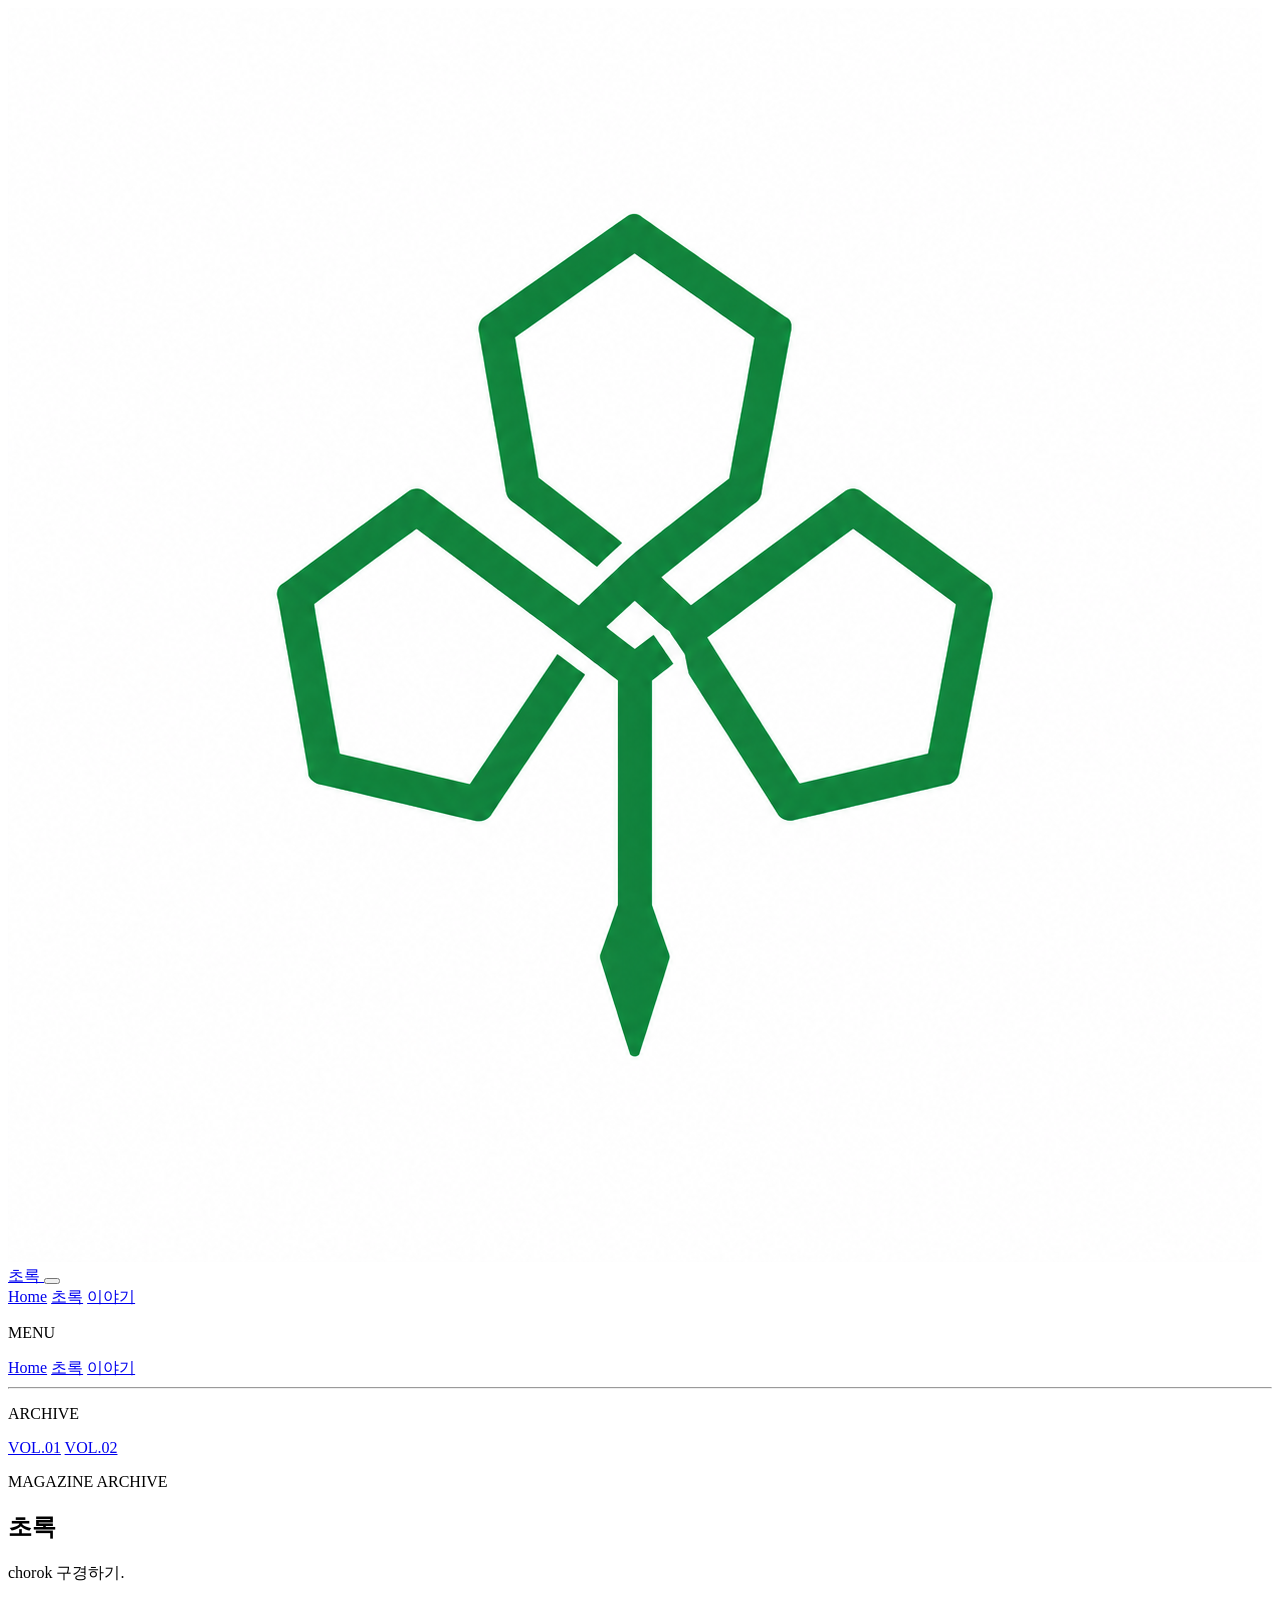
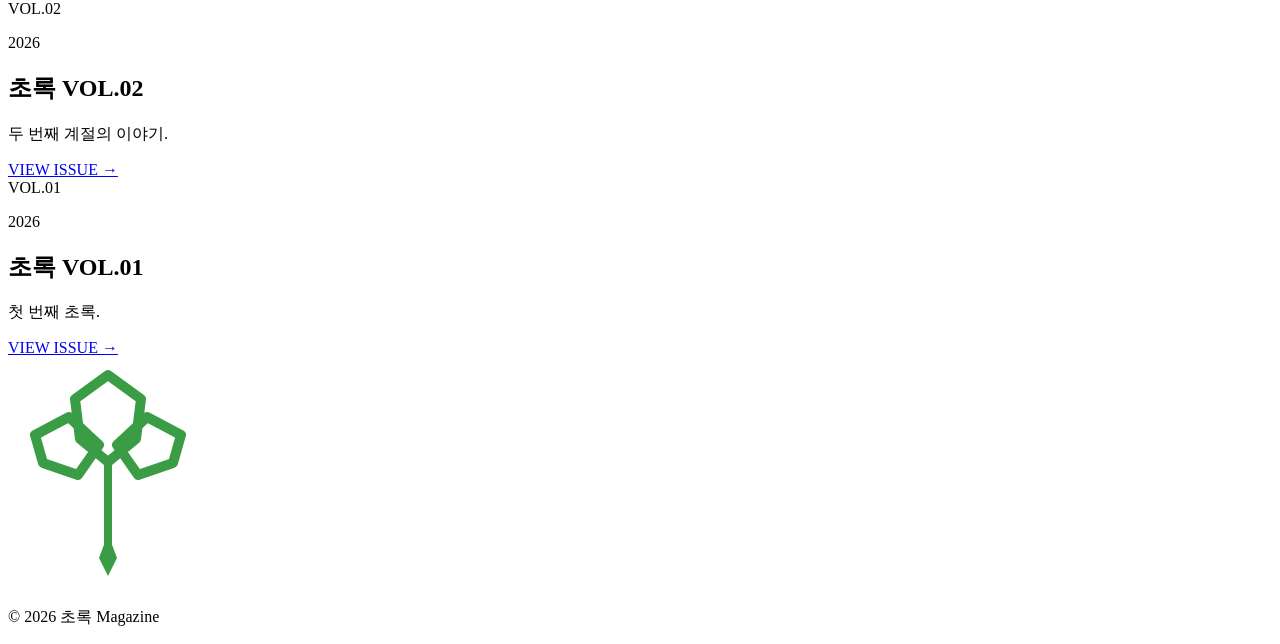
==== chorok.html @ 5c69d41e "Create chorok.html for 초록 magazine website 잡지 아카이브" ====
<!DOCTYPE html>
<html lang="ko">
<head>
  <meta charset="UTF-8">
  <meta name="viewport" content="width=device-width, initial-scale=1.0">

  <title><초록> — 초록</title>

  <link rel="stylesheet" href="css/style.css">
</head>

<body>

<header class="site-header">

  <a href="index.html" class="brand">
    <img src="choroklog.png" alt="초록 로고">
    <span>초록</span>
  </a>

  <button class="menu-button" id="menuButton">
    <span></span>
    <span></span>
    <span></span>
  </button>

</header>


<nav class="category-nav">
  <a href="index.html">Home</a>
  <a href="chorok.html" class="active">초록</a>
  <a href="stories.html">이야기</a>
</nav>


<aside class="side-menu" id="sideMenu">

  <div class="side-menu-inner">

    <p class="menu-label">MENU</p>

    <a href="index.html">Home</a>
    <a href="chorok.html">초록</a>
    <a href="stories.html">이야기</a>

    <hr>

    <p class="menu-label">ARCHIVE</p>

    <a href="issues/vol01.html">VOL.01</a>
    <a href="issues/vol02.html">VOL.02</a>

  </div>

</aside>

<div class="menu-overlay" id="menuOverlay"></div>


<main>

  <section class="category-header">

    <p class="section-label">
      MAGAZINE ARCHIVE
    </p>

    <h1>초록</h1>

    <p>
      chorok 구경하기.
    </p>

  </section>


  <section class="issue-list">

    <!-- VOL.02 -->

    <article class="issue-card">

      <div class="issue-cover">
        <span>VOL.02</span>
      </div>

      <div class="issue-info">

        <p class="issue-date">
          2026
        </p>

        <h2>
          초록 VOL.02
        </h2>

        <p>
          두 번째 계절의 이야기.
        </p>

        <a href="issues/vol02.html" class="text-link">
          VIEW ISSUE →
        </a>

      </div>

    </article>


    <!-- VOL.01 -->

    <article class="issue-card">

      <div class="issue-cover">

        <span>VOL.01</span>

      </div>

      <div class="issue-info">

        <p class="issue-date">
          2026
        </p>

        <h2>
          초록 VOL.01
        </h2>

        <p>
          첫 번째 초록.
        </p>

        <a href="issues/vol01.html" class="text-link">
          VIEW ISSUE →
        </a>

      </div>

    </article>

  </section>

</main>


<footer class="site-footer">

  <img src="logo.svg" alt="초록">

  <p>© 2026 초록 Magazine</p>

</footer>


<script src="js/script.js"></script>

</body>
</html>
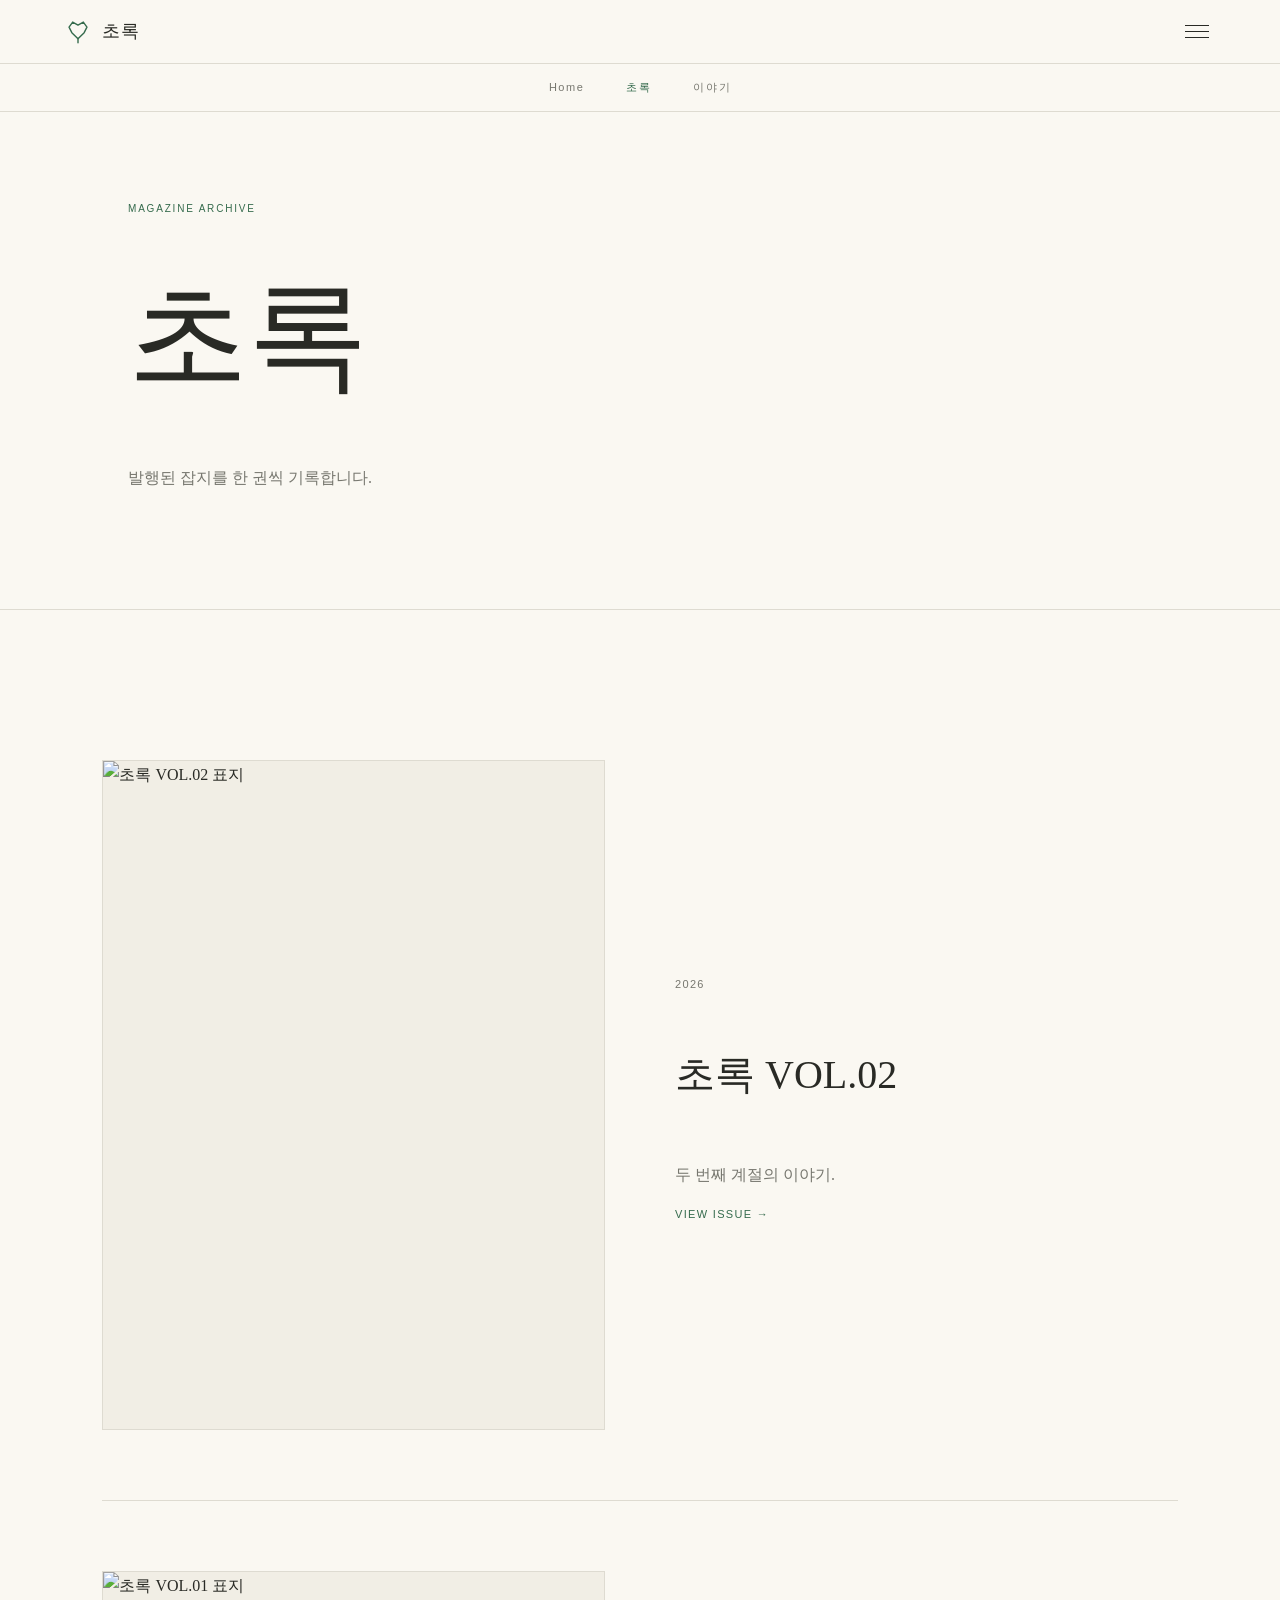
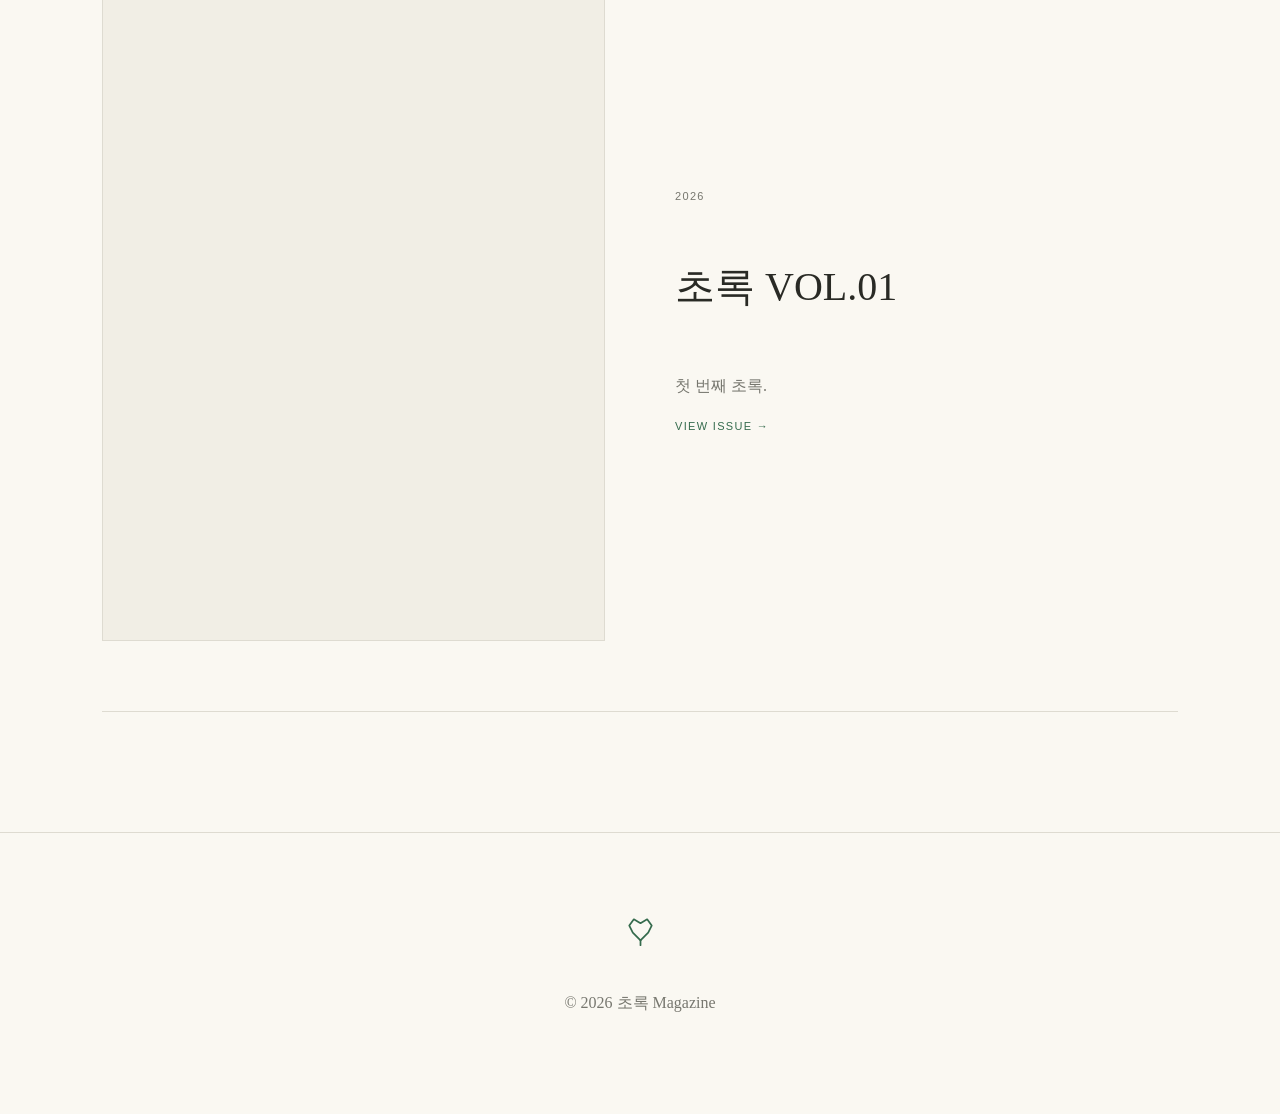
==== commit ab179730: "Add files via upload" ====
--- a/chorok.html
+++ b/chorok.html
@@ -1,160 +1,13 @@
 <!DOCTYPE html>
-<html lang="ko">
-<head>
-  <meta charset="UTF-8">
-  <meta name="viewport" content="width=device-width, initial-scale=1.0">
-
-  <title><초록> — 초록</title>
-
-  <link rel="stylesheet" href="css/style.css">
-</head>
-
-<body>
-
-<header class="site-header">
-
-  <a href="index.html" class="brand">
-    <img src="choroklog.png" alt="초록 로고">
-    <span>초록</span>
-  </a>
-
-  <button class="menu-button" id="menuButton">
-    <span></span>
-    <span></span>
-    <span></span>
-  </button>
-
-</header>
-
-
-<nav class="category-nav">
-  <a href="index.html">Home</a>
-  <a href="chorok.html" class="active">초록</a>
-  <a href="stories.html">이야기</a>
-</nav>
-
-
-<aside class="side-menu" id="sideMenu">
-
-  <div class="side-menu-inner">
-
-    <p class="menu-label">MENU</p>
-
-    <a href="index.html">Home</a>
-    <a href="chorok.html">초록</a>
-    <a href="stories.html">이야기</a>
-
-    <hr>
-
-    <p class="menu-label">ARCHIVE</p>
-
-    <a href="issues/vol01.html">VOL.01</a>
-    <a href="issues/vol02.html">VOL.02</a>
-
-  </div>
-
-</aside>
-
-<div class="menu-overlay" id="menuOverlay"></div>
-
-
-<main>
-
-  <section class="category-header">
-
-    <p class="section-label">
-      MAGAZINE ARCHIVE
-    </p>
-
-    <h1>초록</h1>
-
-    <p>
-      chorok 구경하기.
-    </p>
-
-  </section>
-
-
-  <section class="issue-list">
-
-    <!-- VOL.02 -->
-
-    <article class="issue-card">
-
-      <div class="issue-cover">
-        <span>VOL.02</span>
-      </div>
-
-      <div class="issue-info">
-
-        <p class="issue-date">
-          2026
-        </p>
-
-        <h2>
-          초록 VOL.02
-        </h2>
-
-        <p>
-          두 번째 계절의 이야기.
-        </p>
-
-        <a href="issues/vol02.html" class="text-link">
-          VIEW ISSUE →
-        </a>
-
-      </div>
-
-    </article>
-
-
-    <!-- VOL.01 -->
-
-    <article class="issue-card">
-
-      <div class="issue-cover">
-
-        <span>VOL.01</span>
-
-      </div>
-
-      <div class="issue-info">
-
-        <p class="issue-date">
-          2026
-        </p>
-
-        <h2>
-          초록 VOL.01
-        </h2>
-
-        <p>
-          첫 번째 초록.
-        </p>
-
-        <a href="issues/vol01.html" class="text-link">
-          VIEW ISSUE →
-        </a>
-
-      </div>
-
-    </article>
-
-  </section>
-
-</main>
-
-
-<footer class="site-footer">
-
-  <img src="logo.svg" alt="초록">
-
-  <p>© 2026 초록 Magazine</p>
-
-</footer>
-
-
-<script src="js/script.js"></script>
-
-</body>
-</html>
+<html lang="ko"><head><meta charset="UTF-8"><meta name="viewport" content="width=device-width, initial-scale=1.0">
+<title>&lt;초록&gt; — 초록</title><link rel="stylesheet" href="style.css"></head><body>
+<header class="site-header"><a href="index.html" class="brand"><img src="logo.svg" alt="초록 로고"><span>초록</span></a>
+<button class="menu-button" id="menuButton" aria-label="메뉴 열기"><span></span><span></span><span></span></button></header>
+<nav class="category-nav"><a href="index.html">Home</a><a href="chorok.html" class="active">초록</a><a href="stories.html">이야기</a></nav>
+<aside class="side-menu" id="sideMenu"><div class="side-menu-inner"><p class="menu-label">MENU</p><a href="index.html">Home</a><a href="chorok.html">초록</a><a href="stories.html">이야기</a><hr><p class="menu-label">ARCHIVE</p><a href="issues/vol01.html">VOL.01</a><a href="issues/vol02.html">VOL.02</a></div></aside><div class="menu-overlay" id="menuOverlay"></div>
+<main><section class="category-header"><p class="section-label">MAGAZINE ARCHIVE</p><h1>초록</h1><p>발행된 잡지를 한 권씩 기록합니다.</p></section>
+<section class="issue-list">
+<article class="issue-card"><a class="issue-cover" href="issues/vol02.html"><img src="assets/images/vol02-cover.svg" alt="초록 VOL.02 표지"></a><div class="issue-info"><p class="issue-date">2026</p><h2>초록 VOL.02</h2><p>두 번째 계절의 이야기.</p><a href="issues/vol02.html" class="text-link">VIEW ISSUE →</a></div></article>
+<article class="issue-card"><a class="issue-cover" href="issues/vol01.html"><img src="assets/images/vol01-cover.svg" alt="초록 VOL.01 표지"></a><div class="issue-info"><p class="issue-date">2026</p><h2>초록 VOL.01</h2><p>첫 번째 초록.</p><a href="issues/vol01.html" class="text-link">VIEW ISSUE →</a></div></article>
+</section></main>
+<footer class="site-footer"><img src="logo.svg" alt="초록"><p>© 2026 초록 Magazine</p></footer><script src="script.js"></script></body></html>
--- a/style.css
+++ b/style.css
@@ -0,0 +1,20 @@
+:root{--paper:#faf8f2;--paper-deep:#f1eee5;--ink:#292a25;--muted:#77776f;--line:#dedbd1;--green:#356b4d}
+*{box-sizing:border-box}html{scroll-behavior:smooth}body{margin:0;background:var(--paper);color:var(--ink);font-family:Georgia,"Noto Serif KR",serif;line-height:1.8}a{color:inherit;text-decoration:none}
+.site-header{position:fixed;top:0;left:0;width:100%;height:64px;padding:0 5vw;display:flex;align-items:center;justify-content:space-between;background:rgba(250,248,242,.95);border-bottom:1px solid var(--line);z-index:100}
+.brand{display:flex;align-items:center;gap:10px;font-size:18px;letter-spacing:.08em}.brand img{width:28px;height:28px;object-fit:contain}
+.menu-button{width:38px;height:38px;border:0;background:transparent;cursor:pointer;padding:7px}.menu-button span{display:block;width:100%;height:1px;background:var(--ink);margin:5px 0}
+.category-nav{position:fixed;top:64px;left:0;width:100%;height:48px;display:flex;justify-content:center;align-items:center;gap:42px;background:var(--paper);border-bottom:1px solid var(--line);z-index:90}.category-nav a{font-family:Arial,sans-serif;font-size:11px;letter-spacing:.14em;color:var(--muted)}.category-nav a.active{color:var(--green)}
+.side-menu{position:fixed;top:0;right:0;width:min(360px,85vw);height:100vh;background:var(--paper);transform:translateX(100%);transition:transform .35s ease;z-index:200;border-left:1px solid var(--line)}.side-menu.open{transform:translateX(0)}.side-menu-inner{padding:110px 40px;display:flex;flex-direction:column}.side-menu a{font-size:22px;margin:8px 0}.menu-label{font-family:Arial,sans-serif;font-size:10px;letter-spacing:.18em;color:var(--muted)}.side-menu hr{width:100%;border:0;border-top:1px solid var(--line);margin:30px 0}
+.menu-overlay{position:fixed;inset:0;background:rgba(0,0,0,.25);opacity:0;pointer-events:none;transition:opacity .3s;z-index:150}.menu-overlay.open{opacity:1;pointer-events:auto}
+.home-cover{min-height:100vh;padding:130px 7vw 40px;display:flex;flex-direction:column;justify-content:space-between}.cover-meta{font-family:Arial,sans-serif;font-size:10px;letter-spacing:.15em}.cover-center{text-align:center}.cover-logo{width:100px;height:100px;object-fit:contain}.cover-subtitle{color:var(--muted);margin-top:25px}.cover-bottom{display:flex;justify-content:space-between;font-family:Arial,sans-serif;font-size:9px;letter-spacing:.12em}
+.section-label{font-family:Arial,sans-serif;font-size:10px;letter-spacing:.18em;color:var(--green)}.text-link{font-family:Arial,sans-serif;font-size:11px;letter-spacing:.12em;color:var(--green)}
+.home-intro{padding:150px 12vw;border-top:1px solid var(--line)}.home-intro h1{font-size:clamp(40px,7vw,80px);font-weight:400;margin:20px 0}.intro-text{color:var(--muted);font-size:18px}
+.home-stories{padding:100px 8vw;border-top:1px solid var(--line)}.section-heading{display:flex;justify-content:space-between;align-items:end;margin-bottom:60px}.section-heading h2{font-size:42px;font-weight:400}.story-preview-grid{display:grid;grid-template-columns:repeat(2,1fr);gap:30px}.story-preview{padding:35px;border-top:1px solid var(--ink)}.story-number{font-family:Arial,sans-serif;font-size:11px;color:var(--green)}.story-preview h3{font-size:27px;font-weight:400}.story-preview p{color:var(--muted)}
+.category-header{padding:190px 10vw 100px;border-bottom:1px solid var(--line)}.category-header h1{font-size:clamp(55px,10vw,120px);font-weight:400;margin:10px 0 20px}.category-header p:not(.section-label){color:var(--muted)}
+.issue-list{padding:80px 8vw 120px}.issue-card{display:grid;grid-template-columns:minmax(260px,1fr) 1fr;gap:70px;padding:70px 0;border-bottom:1px solid var(--line)}.issue-cover{display:block;aspect-ratio:3/4;background:var(--paper-deep);border:1px solid var(--line);overflow:hidden}.issue-cover img{width:100%;height:100%;display:block;object-fit:cover;transition:transform .5s ease}.issue-cover:hover img{transform:scale(1.025)}.issue-info{display:flex;flex-direction:column;justify-content:center}.issue-info h2{font-size:40px;font-weight:400}.issue-info p{color:var(--muted)}.issue-date{font-family:Arial,sans-serif;font-size:11px;letter-spacing:.12em}
+.issue-cover-page{min-height:100vh;padding:150px 10vw 80px;display:flex;flex-direction:column;justify-content:center;align-items:center;border-bottom:1px solid var(--line)}.issue-cover-large{width:min(460px,78vw);aspect-ratio:3/4;object-fit:cover;margin:25px 0;border:1px solid var(--line);box-shadow:0 18px 45px rgba(38,39,34,.08)}.issue-cover-title{font-size:42px;letter-spacing:.1em;margin:5px 0}
+.stories-list{padding:50px 8vw 120px}.story-card{display:grid;grid-template-columns:100px 1fr;gap:50px;padding:70px 0;border-bottom:1px solid var(--line)}.story-card-number{font-family:Arial,sans-serif;font-size:12px;color:var(--green)}.story-category{font-family:Arial,sans-serif;font-size:10px;letter-spacing:.15em;color:var(--muted)}.story-card h2{font-size:clamp(30px,5vw,55px);font-weight:400;margin:10px 0}.story-card-content>p{color:var(--muted)}
+.article-page{max-width:720px;margin:auto;padding:150px 30px}.article-page h2{font-size:45px;font-weight:400;margin-bottom:60px}.article-page p{margin:30px 0}.issue-contents{padding:120px 10vw;border-top:1px solid var(--line);border-bottom:1px solid var(--line)}.issue-contents h2{font-size:50px;font-weight:400}.issue-contents a{display:flex;gap:30px;padding:25px 0;border-top:1px solid var(--line)}.issue-contents a span{color:var(--green)}
+.story-article{padding-top:150px}.story-article-header{padding:100px 10vw;border-bottom:1px solid var(--line)}.story-article-header h1{max-width:900px;font-size:clamp(45px,8vw,100px);line-height:1.1;font-weight:400}.story-date{color:var(--muted);font-family:Arial,sans-serif;font-size:11px}.story-body{max-width:680px;margin:auto;padding:120px 30px}.story-body p{font-size:18px;margin:45px 0}
+.site-footer{padding:80px 8vw;border-top:1px solid var(--line);text-align:center;color:var(--muted)}.site-footer img{width:35px;height:35px;object-fit:contain;margin-bottom:15px}
+@media(max-width:700px){.category-nav{gap:22px}.category-nav a{font-size:10px}.home-cover{padding-left:25px;padding-right:25px}.cover-logo{width:75px;height:75px}.story-preview-grid{grid-template-columns:1fr}.issue-card{grid-template-columns:1fr;gap:35px}.issue-cover{max-width:360px}.story-card{grid-template-columns:45px 1fr;gap:15px}.story-card h2{font-size:32px}.category-header{padding-left:25px;padding-right:25px}.issue-list,.stories-list{padding-left:25px;padding-right:25px}.article-page{padding-left:25px;padding-right:25px}}
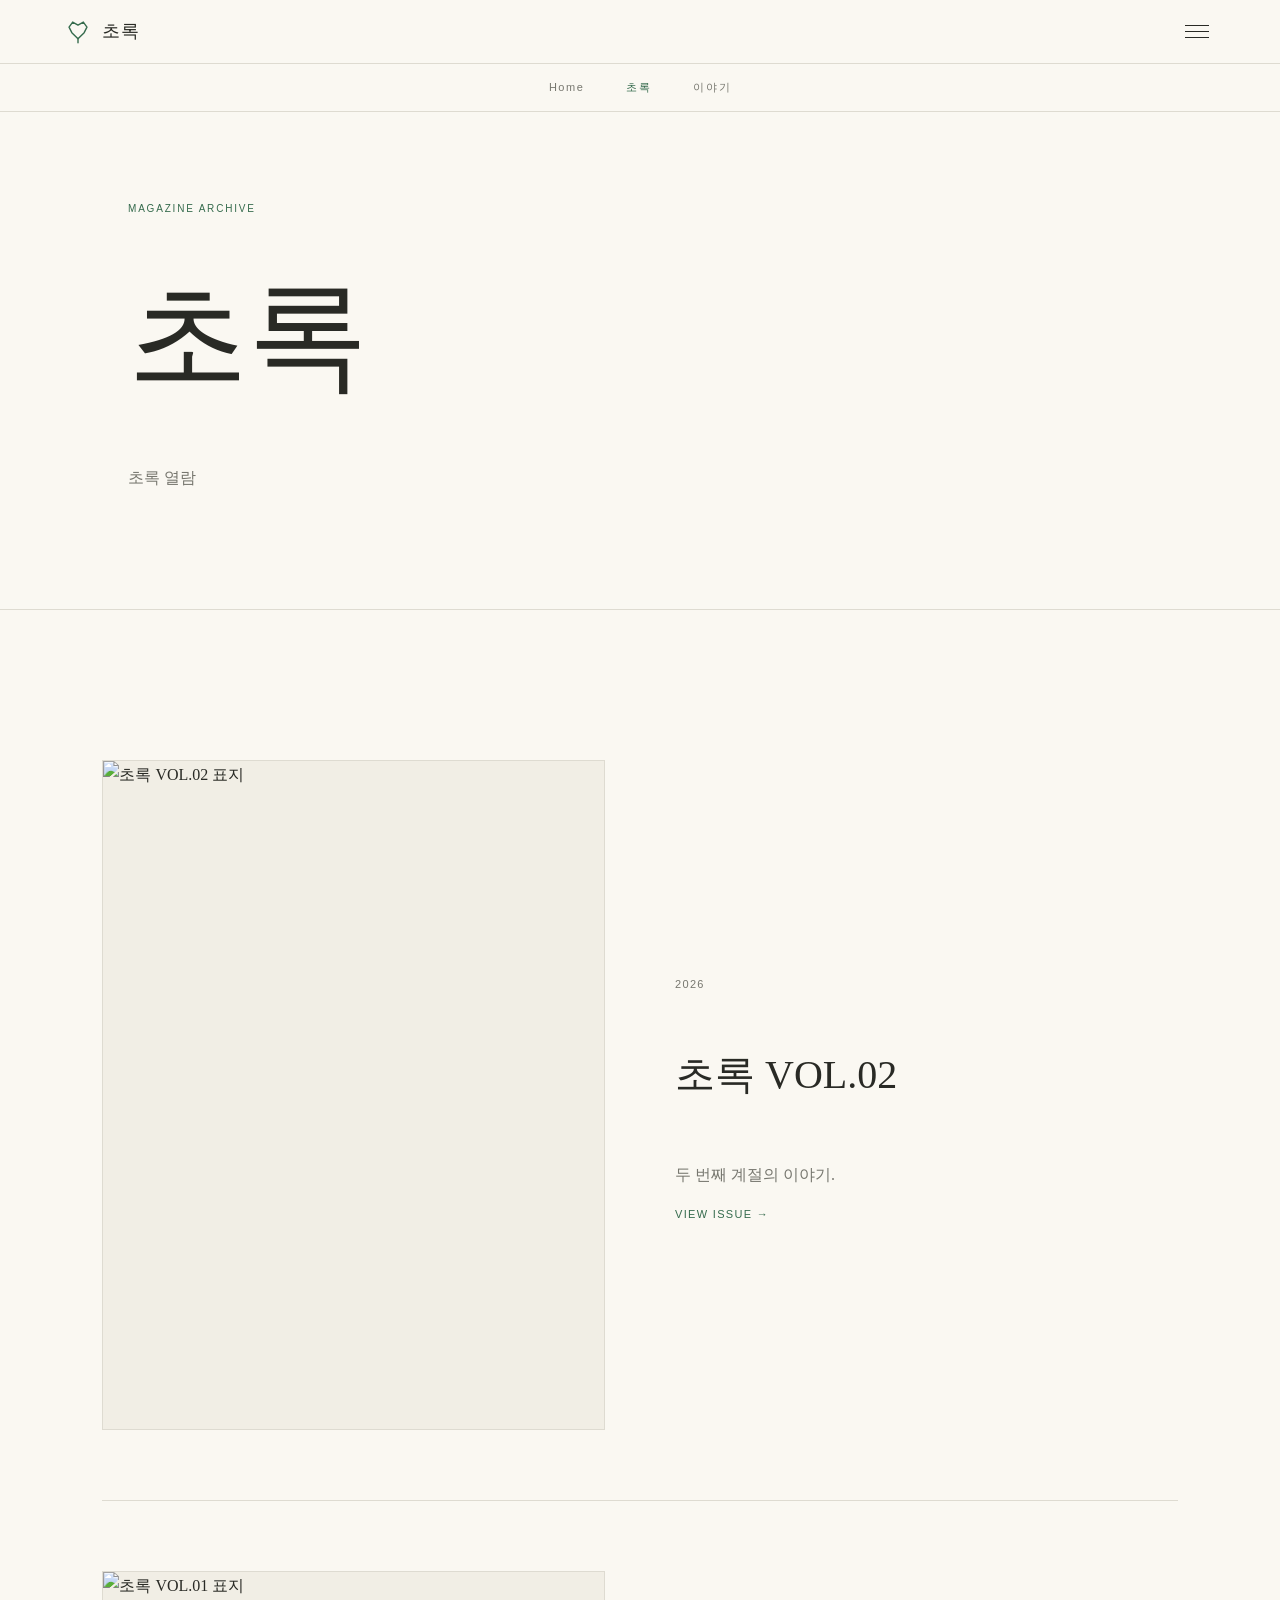
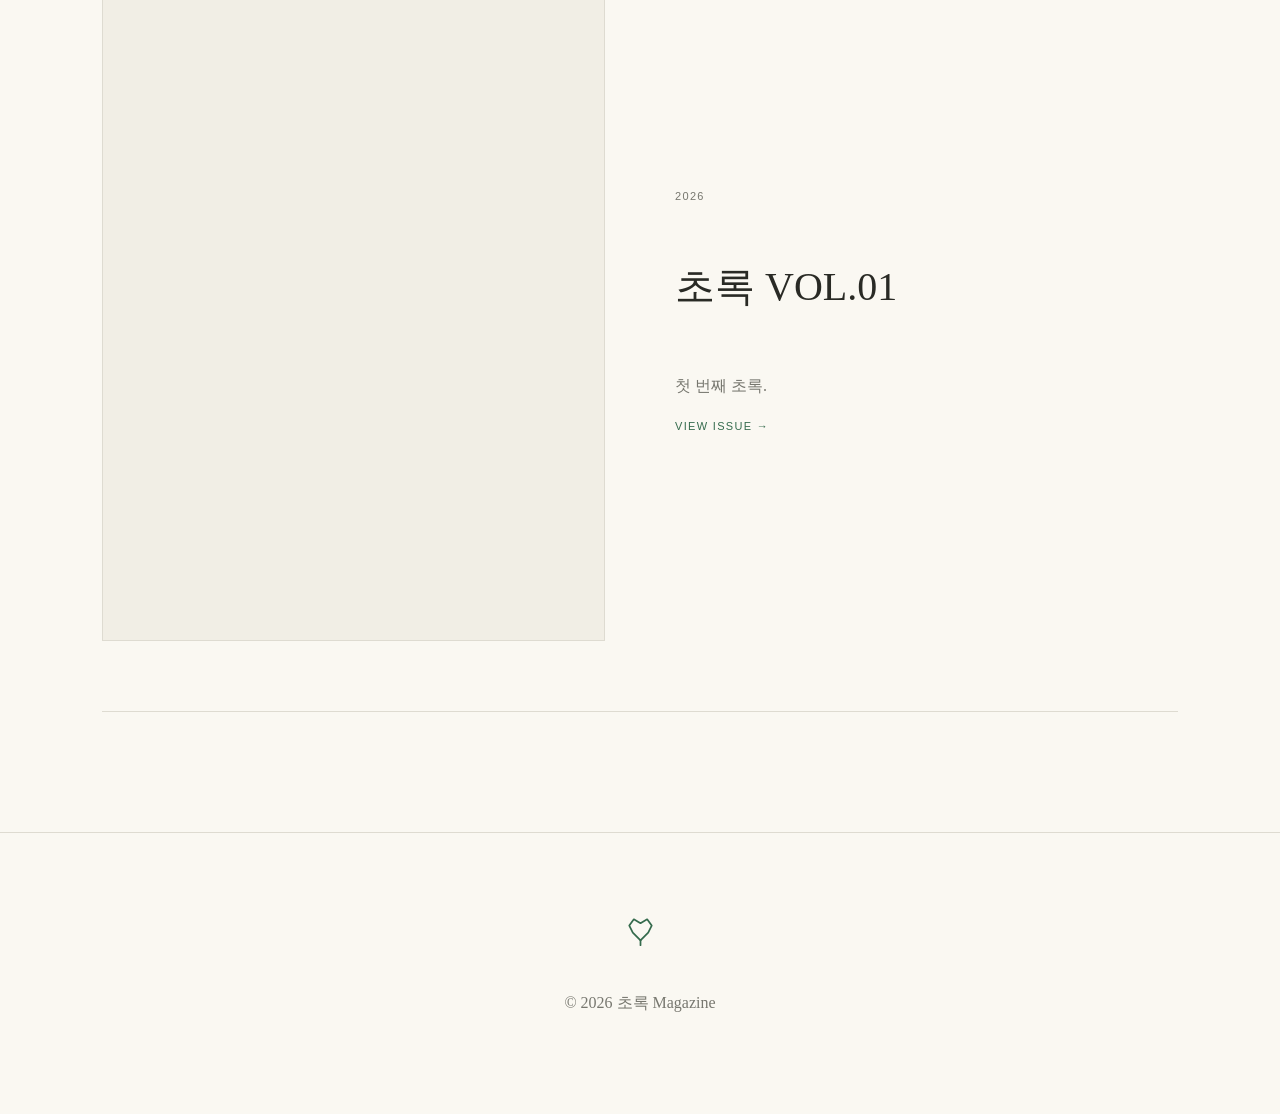
==== commit e1b16b5a: "Update chorok.html" ====
--- a/chorok.html
+++ b/chorok.html
@@ -5,9 +5,9 @@
 <button class="menu-button" id="menuButton" aria-label="메뉴 열기"><span></span><span></span><span></span></button></header>
 <nav class="category-nav"><a href="index.html">Home</a><a href="chorok.html" class="active">초록</a><a href="stories.html">이야기</a></nav>
 <aside class="side-menu" id="sideMenu"><div class="side-menu-inner"><p class="menu-label">MENU</p><a href="index.html">Home</a><a href="chorok.html">초록</a><a href="stories.html">이야기</a><hr><p class="menu-label">ARCHIVE</p><a href="issues/vol01.html">VOL.01</a><a href="issues/vol02.html">VOL.02</a></div></aside><div class="menu-overlay" id="menuOverlay"></div>
-<main><section class="category-header"><p class="section-label">MAGAZINE ARCHIVE</p><h1>초록</h1><p>발행된 잡지를 한 권씩 기록합니다.</p></section>
+<main><section class="category-header"><p class="section-label">MAGAZINE ARCHIVE</p><h1>초록</h1><p>초록 열람</p></section>
 <section class="issue-list">
 <article class="issue-card"><a class="issue-cover" href="issues/vol02.html"><img src="assets/images/vol02-cover.svg" alt="초록 VOL.02 표지"></a><div class="issue-info"><p class="issue-date">2026</p><h2>초록 VOL.02</h2><p>두 번째 계절의 이야기.</p><a href="issues/vol02.html" class="text-link">VIEW ISSUE →</a></div></article>
 <article class="issue-card"><a class="issue-cover" href="issues/vol01.html"><img src="assets/images/vol01-cover.svg" alt="초록 VOL.01 표지"></a><div class="issue-info"><p class="issue-date">2026</p><h2>초록 VOL.01</h2><p>첫 번째 초록.</p><a href="issues/vol01.html" class="text-link">VIEW ISSUE →</a></div></article>
 </section></main>
-<footer class="site-footer"><img src="logo.svg" alt="초록"><p>© 2026 초록 Magazine</p></footer><script src="script.js"></script></body></html>+<footer class="site-footer"><img src="logo.svg" alt="초록"><p>© 2026 초록 Magazine</p></footer><script src="script.js"></script></body></html>
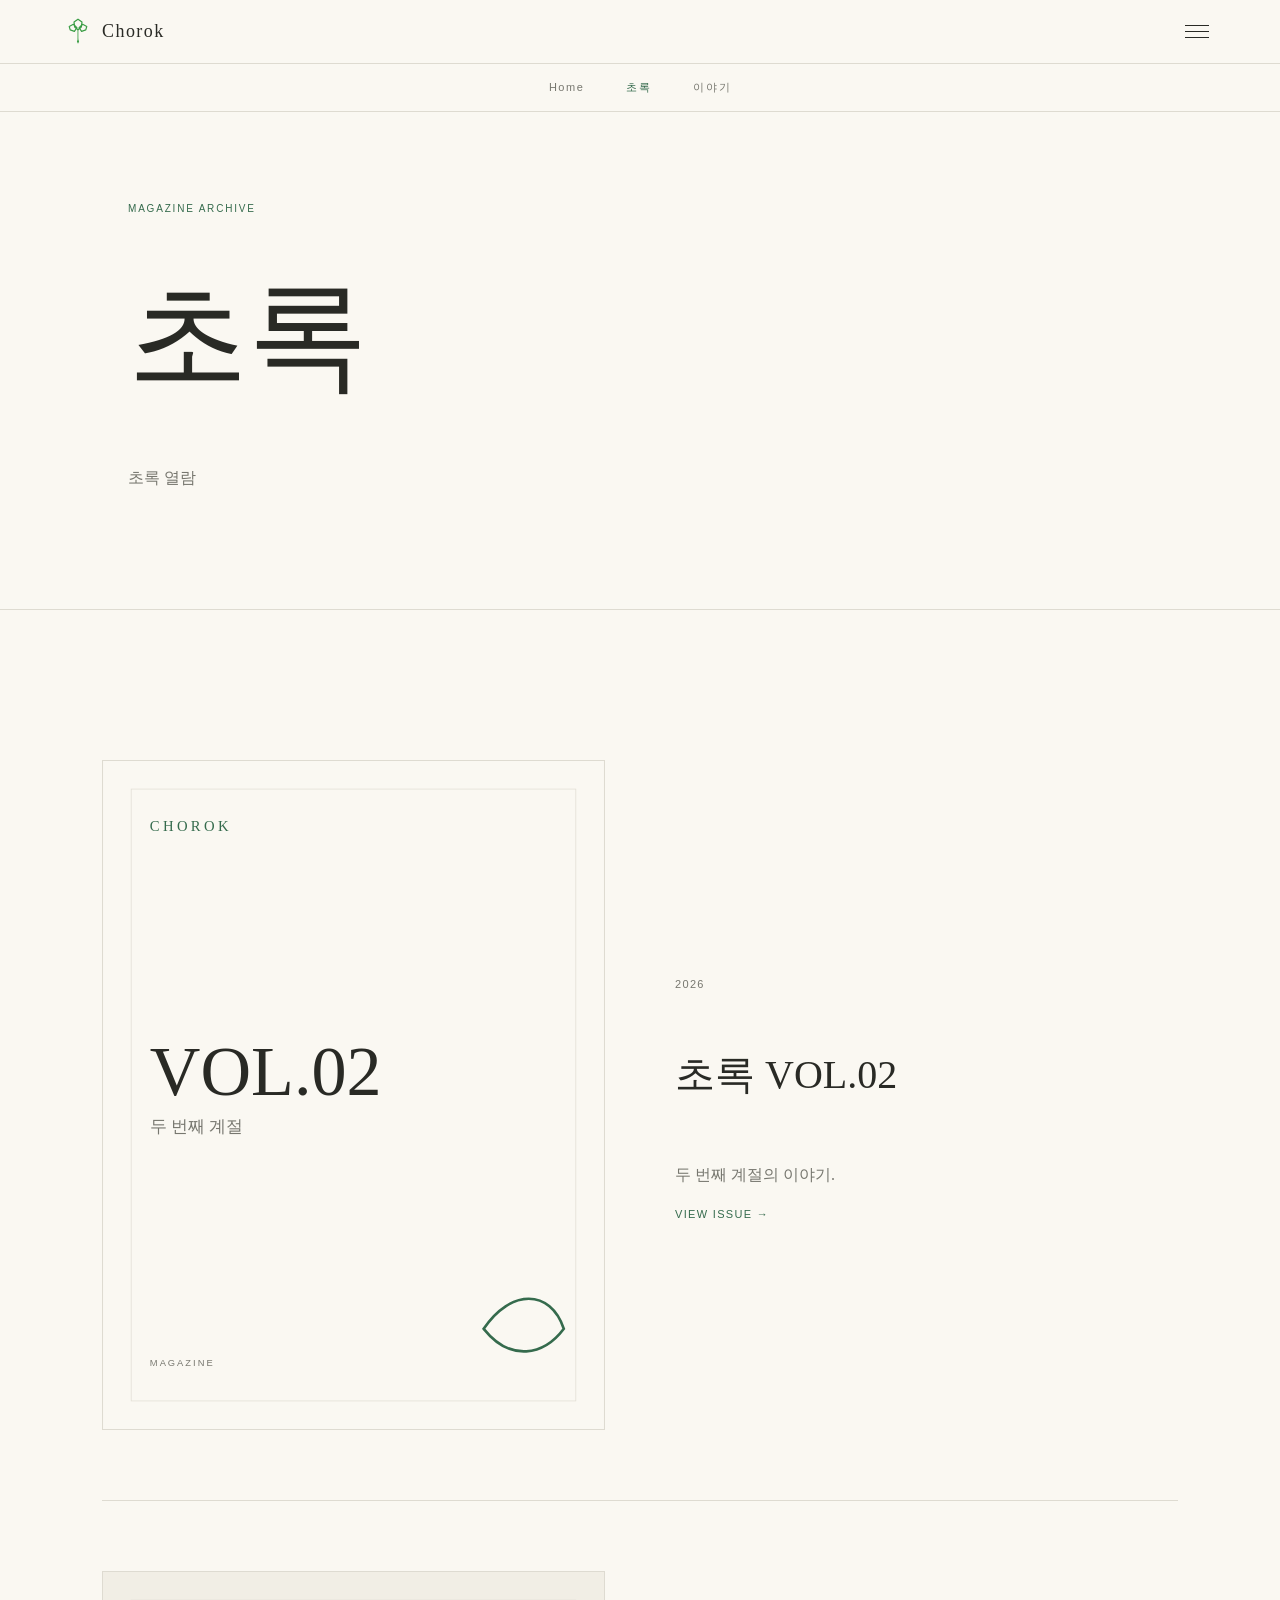
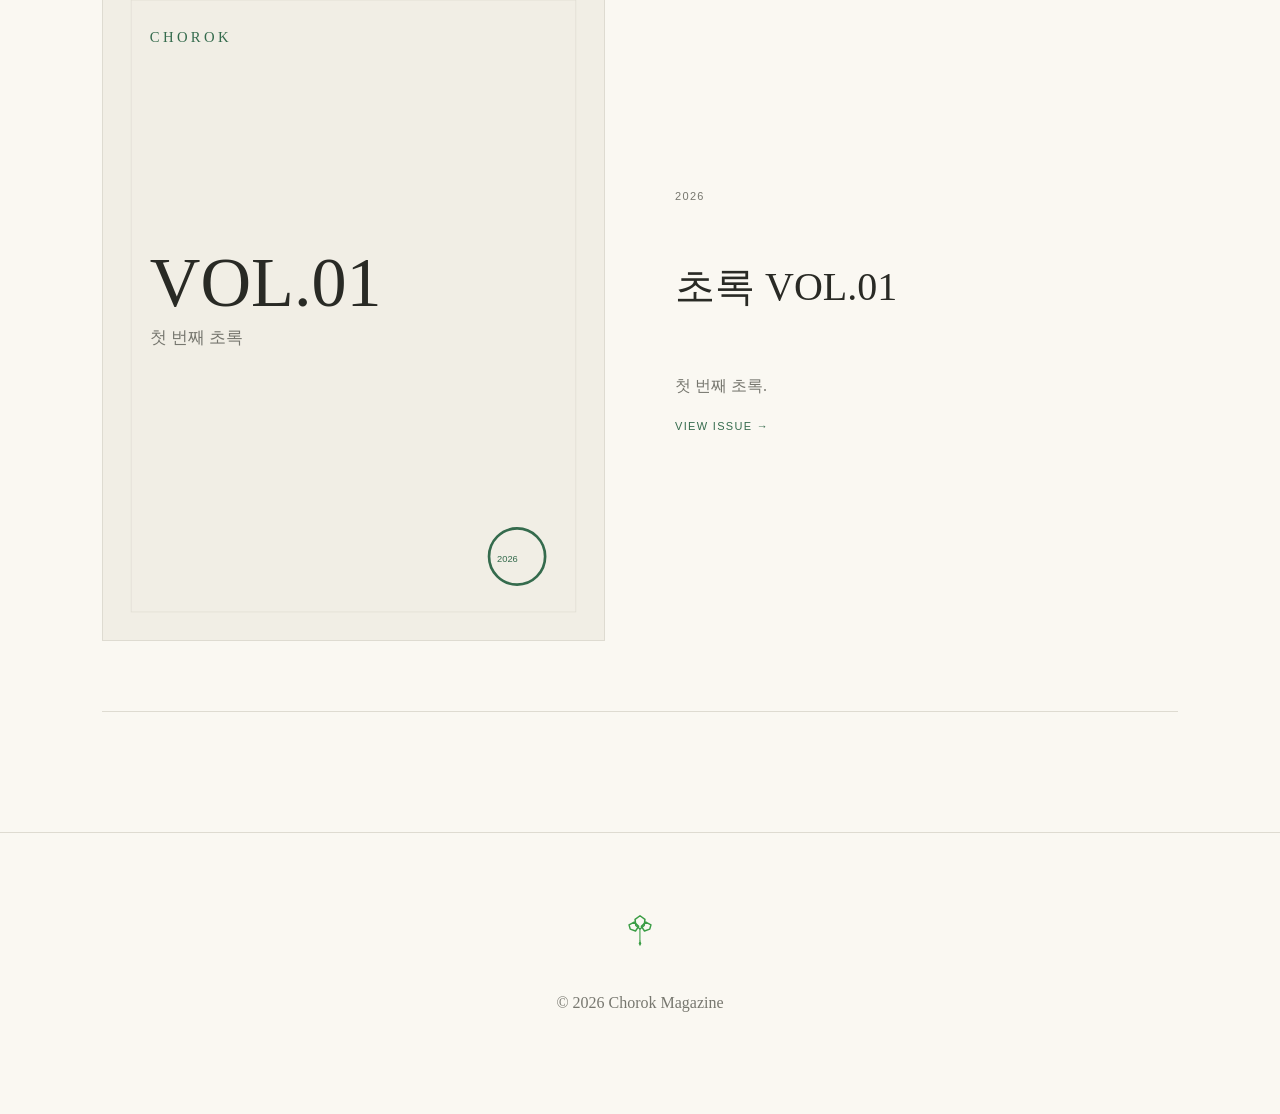
==== commit 1939518c: "Update branding from '초록' to 'Chorok'" ====
--- a/chorok.html
+++ b/chorok.html
@@ -1,8 +1,8 @@
 <!DOCTYPE html>
 <html lang="ko"><head><meta charset="UTF-8"><meta name="viewport" content="width=device-width, initial-scale=1.0">
 <title>&lt;초록&gt; — 초록</title><link rel="stylesheet" href="style.css"></head><body>
-<header class="site-header"><a href="index.html" class="brand"><img src="logo.svg" alt="초록 로고"><span>초록</span></a>
-<button class="menu-button" id="menuButton" aria-label="메뉴 열기"><span></span><span></span><span></span></button></header>
+<header class="site-header"><a href="index.html" class="brand"><img src="logo.svg" alt="초록 로고"><span>Chorok</span></a>
+<button class="menu-button" id="menuButton" aria-label="MENU"><span></span><span></span><span></span></button></header>
 <nav class="category-nav"><a href="index.html">Home</a><a href="chorok.html" class="active">초록</a><a href="stories.html">이야기</a></nav>
 <aside class="side-menu" id="sideMenu"><div class="side-menu-inner"><p class="menu-label">MENU</p><a href="index.html">Home</a><a href="chorok.html">초록</a><a href="stories.html">이야기</a><hr><p class="menu-label">ARCHIVE</p><a href="issues/vol01.html">VOL.01</a><a href="issues/vol02.html">VOL.02</a></div></aside><div class="menu-overlay" id="menuOverlay"></div>
 <main><section class="category-header"><p class="section-label">MAGAZINE ARCHIVE</p><h1>초록</h1><p>초록 열람</p></section>
@@ -10,4 +10,4 @@
 <article class="issue-card"><a class="issue-cover" href="issues/vol02.html"><img src="assets/images/vol02-cover.svg" alt="초록 VOL.02 표지"></a><div class="issue-info"><p class="issue-date">2026</p><h2>초록 VOL.02</h2><p>두 번째 계절의 이야기.</p><a href="issues/vol02.html" class="text-link">VIEW ISSUE →</a></div></article>
 <article class="issue-card"><a class="issue-cover" href="issues/vol01.html"><img src="assets/images/vol01-cover.svg" alt="초록 VOL.01 표지"></a><div class="issue-info"><p class="issue-date">2026</p><h2>초록 VOL.01</h2><p>첫 번째 초록.</p><a href="issues/vol01.html" class="text-link">VIEW ISSUE →</a></div></article>
 </section></main>
-<footer class="site-footer"><img src="logo.svg" alt="초록"><p>© 2026 초록 Magazine</p></footer><script src="script.js"></script></body></html>
+<footer class="site-footer"><img src="logo.svg" alt="초록"><p>© 2026 Chorok Magazine</p></footer><script src="script.js"></script></body></html>
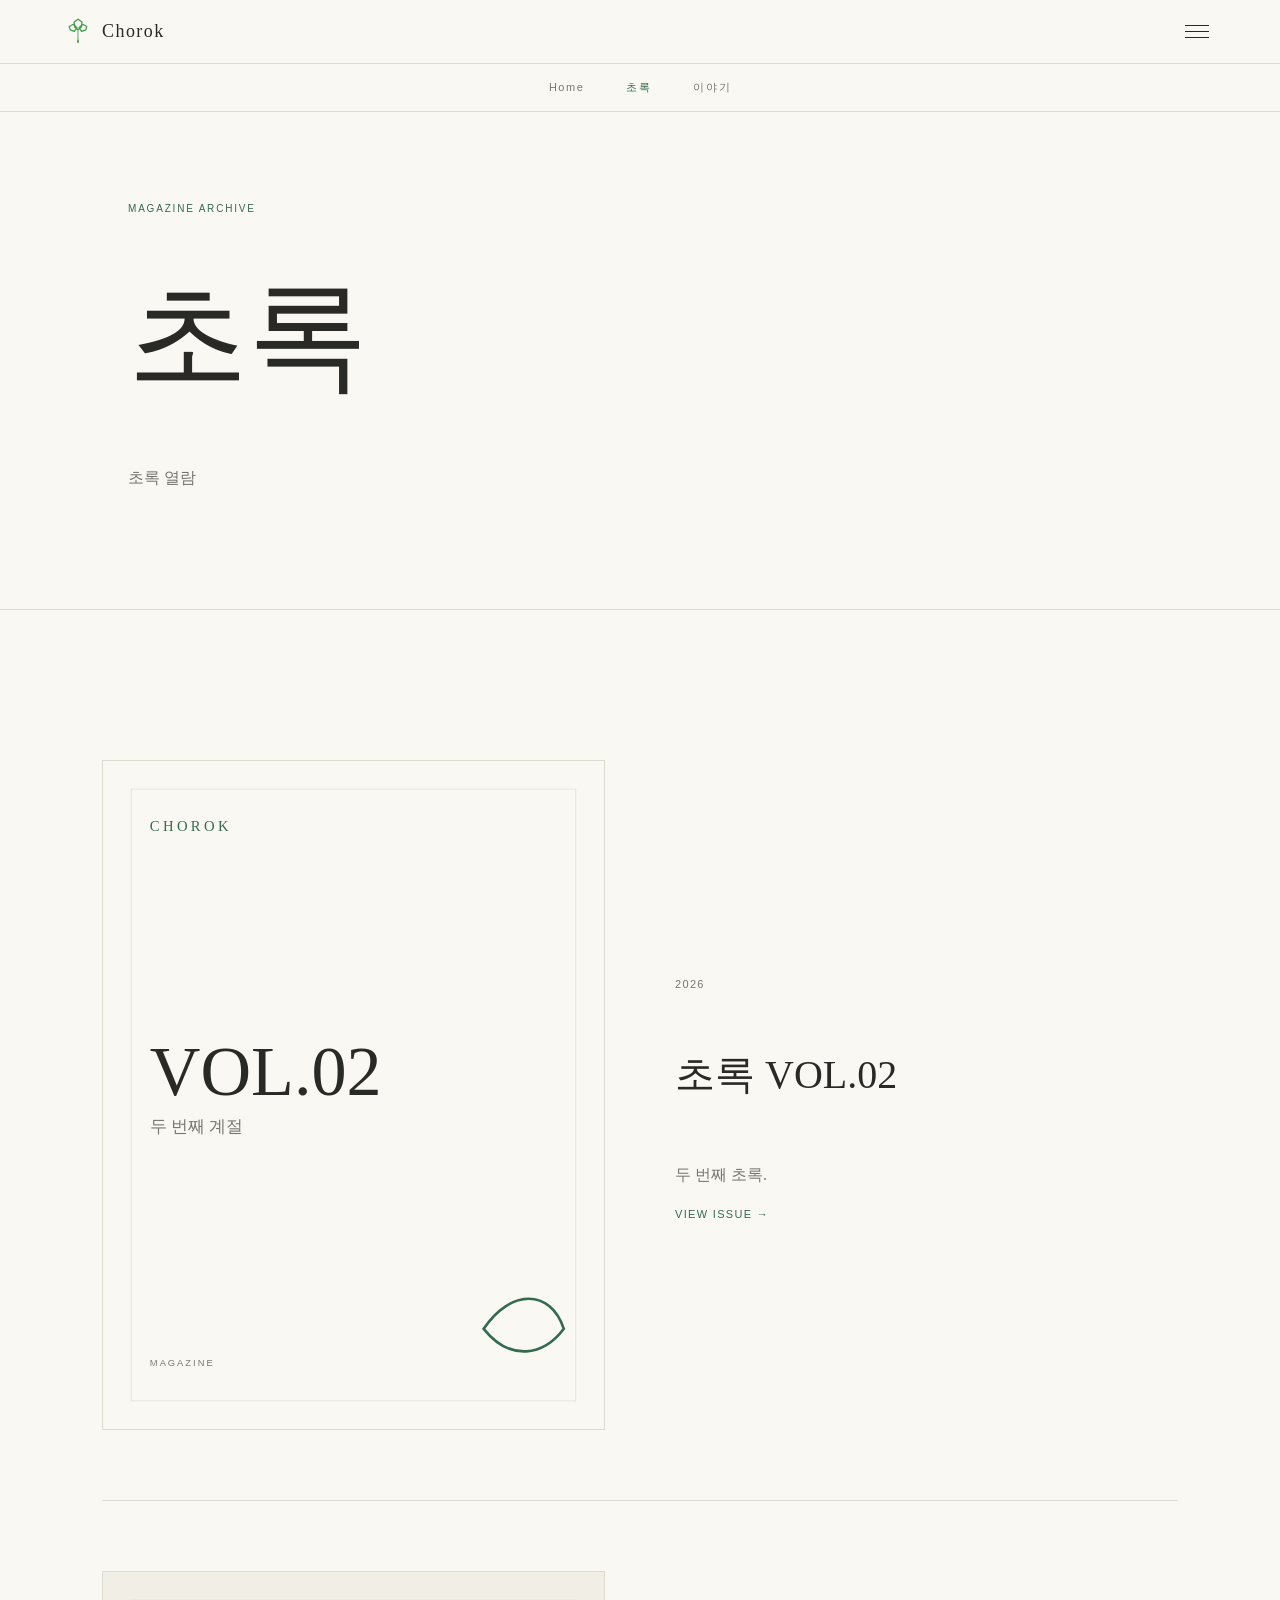
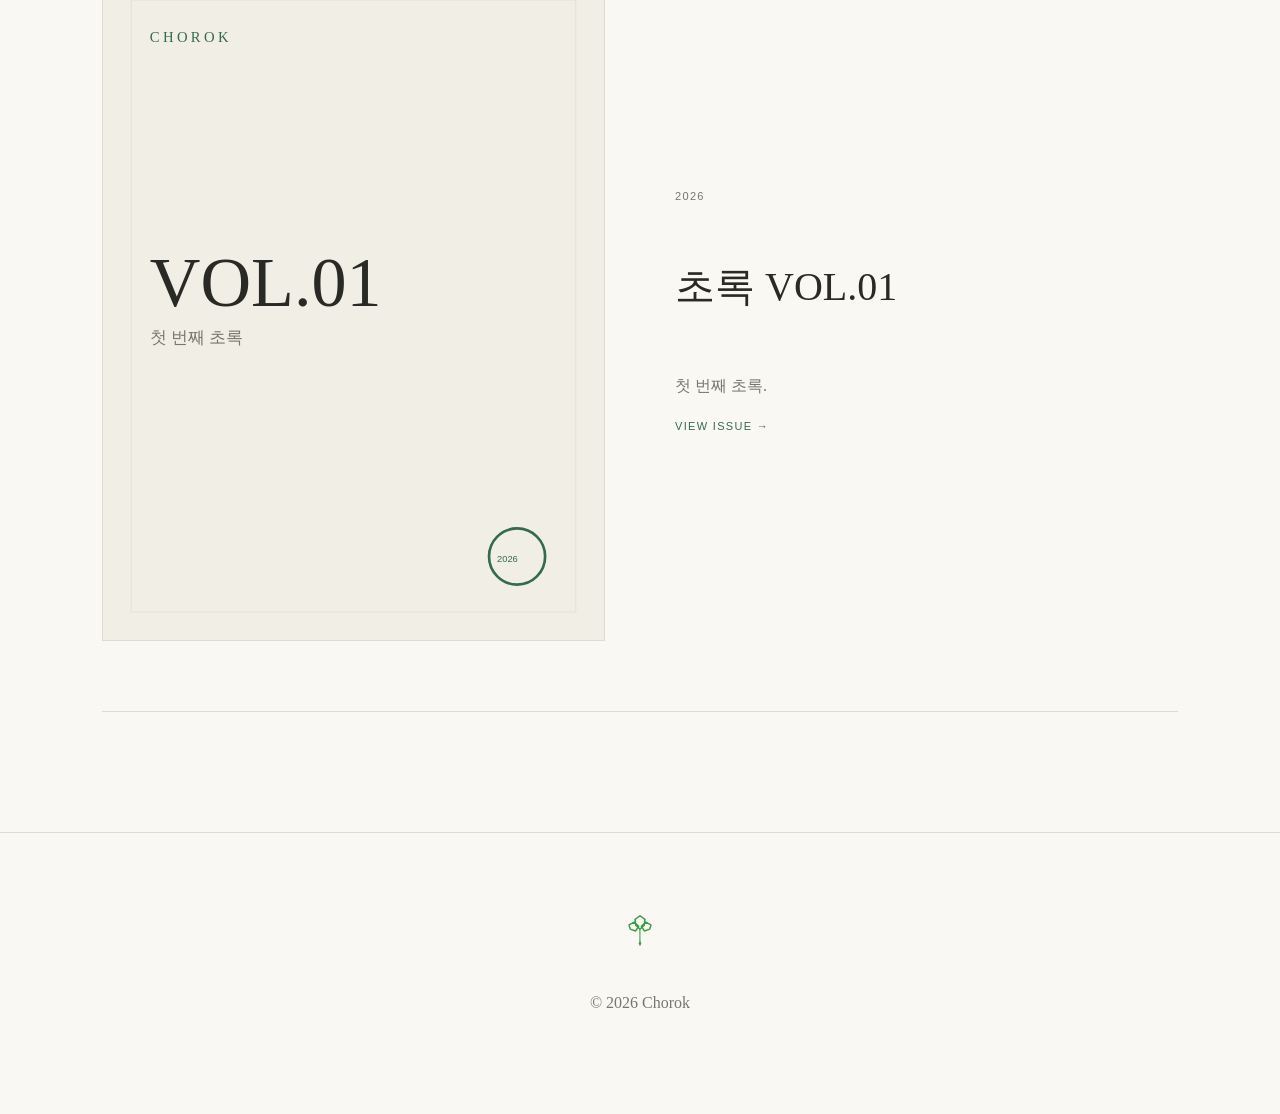
==== commit 86ec6d50: "Update chorok.html" ====
--- a/chorok.html
+++ b/chorok.html
@@ -1,13 +1,57 @@
 <!DOCTYPE html>
-<html lang="ko"><head><meta charset="UTF-8"><meta name="viewport" content="width=device-width, initial-scale=1.0">
-<title>&lt;초록&gt; — 초록</title><link rel="stylesheet" href="style.css"></head><body>
-<header class="site-header"><a href="index.html" class="brand"><img src="logo.svg" alt="초록 로고"><span>Chorok</span></a>
+<html lang="ko"><head><meta charset="UTF-8">
+  <meta name="viewport" content="width=device-width, initial-scale=1.0">
+<title>&lt;초록&gt; — 초록</title><link rel="stylesheet" href="style.css">
+</head>
+  
+  <body>
+<header class="site-header">
+  <a href="index.html" class="brand">
+  <img src="logo.svg" alt="초록 로고">
+  <span>Chorok</span></a>
+  
 <button class="menu-button" id="menuButton" aria-label="MENU"><span></span><span></span><span></span></button></header>
-<nav class="category-nav"><a href="index.html">Home</a><a href="chorok.html" class="active">초록</a><a href="stories.html">이야기</a></nav>
-<aside class="side-menu" id="sideMenu"><div class="side-menu-inner"><p class="menu-label">MENU</p><a href="index.html">Home</a><a href="chorok.html">초록</a><a href="stories.html">이야기</a><hr><p class="menu-label">ARCHIVE</p><a href="issues/vol01.html">VOL.01</a><a href="issues/vol02.html">VOL.02</a></div></aside><div class="menu-overlay" id="menuOverlay"></div>
-<main><section class="category-header"><p class="section-label">MAGAZINE ARCHIVE</p><h1>초록</h1><p>초록 열람</p></section>
+<nav class="category-nav">
+  <a href="index.html">Home</a>
+  <a href="chorok.html" class="active">초록</a>
+  <a href="stories.html">이야기</a>
+</nav>
+    
+<aside class="side-menu" id="sideMenu">
+  <div class="side-menu-inner">
+    <p class="menu-label">MENU</p>
+    <a href="index.html">Home</a>
+    <a href="chorok.html">초록</a>
+    <a href="stories.html">이야기</a><hr>
+    <p class="menu-label">ARCHIVE</p>
+    <a href="issues/vol01.html">VOL.01</a>
+    <a href="issues/vol02.html">VOL.02</a>
+  </div></aside>
+    <div class="menu-overlay" id="menuOverlay"></div>
+    
+<main>
+  <section class="category-header">
+    <p class="section-label">MAGAZINE ARCHIVE</p><h1>초록</h1><p>초록 열람</p></section>
 <section class="issue-list">
-<article class="issue-card"><a class="issue-cover" href="issues/vol02.html"><img src="assets/images/vol02-cover.svg" alt="초록 VOL.02 표지"></a><div class="issue-info"><p class="issue-date">2026</p><h2>초록 VOL.02</h2><p>두 번째 계절의 이야기.</p><a href="issues/vol02.html" class="text-link">VIEW ISSUE →</a></div></article>
-<article class="issue-card"><a class="issue-cover" href="issues/vol01.html"><img src="assets/images/vol01-cover.svg" alt="초록 VOL.01 표지"></a><div class="issue-info"><p class="issue-date">2026</p><h2>초록 VOL.01</h2><p>첫 번째 초록.</p><a href="issues/vol01.html" class="text-link">VIEW ISSUE →</a></div></article>
+  
+<article class="issue-card">
+  <a class="issue-cover" href="issues/vol02.html">
+    <img src="assets/images/vol02-cover.svg" alt="초록 VOL.02 표지"></a>
+  <div class="issue-info">
+    <p class="issue-date">2026</p>
+    <h2>초록 VOL.02</h2>
+    <p>두 번째 초록.</p>
+    <a href="issues/vol02.html" class="text-link">VIEW ISSUE →</a></div>
+</article>
+  
+<article class="issue-card">
+  <a class="issue-cover" href="issues/vol01.html">
+    <img src="assets/images/vol01-cover.svg" alt="초록 VOL.01 표지"></a>
+  <div class="issue-info">
+    <p class="issue-date">2026</p><h2>초록 VOL.01</h2>
+    <p>첫 번째 초록.</p><a href="issues/vol01.html" class="text-link">VIEW ISSUE →</a></div>
+</article>
+  
 </section></main>
-<footer class="site-footer"><img src="logo.svg" alt="초록"><p>© 2026 Chorok Magazine</p></footer><script src="script.js"></script></body></html>
+    
+<footer class="site-footer"><img src="logo.svg" alt="초록"><p>© 2026 Chorok</p></footer><script src="script.js"></script></body></html>
--- a/style.css
+++ b/style.css
@@ -18,3 +18,19 @@
 .story-article{padding-top:150px}.story-article-header{padding:100px 10vw;border-bottom:1px solid var(--line)}.story-article-header h1{max-width:900px;font-size:clamp(45px,8vw,100px);line-height:1.1;font-weight:400}.story-date{color:var(--muted);font-family:Arial,sans-serif;font-size:11px}.story-body{max-width:680px;margin:auto;padding:120px 30px}.story-body p{font-size:18px;margin:45px 0}
 .site-footer{padding:80px 8vw;border-top:1px solid var(--line);text-align:center;color:var(--muted)}.site-footer img{width:35px;height:35px;object-fit:contain;margin-bottom:15px}
 @media(max-width:700px){.category-nav{gap:22px}.category-nav a{font-size:10px}.home-cover{padding-left:25px;padding-right:25px}.cover-logo{width:75px;height:75px}.story-preview-grid{grid-template-columns:1fr}.issue-card{grid-template-columns:1fr;gap:35px}.issue-cover{max-width:360px}.story-card{grid-template-columns:45px 1fr;gap:15px}.story-card h2{font-size:32px}.category-header{padding-left:25px;padding-right:25px}.issue-list,.stories-list{padding-left:25px;padding-right:25px}.article-page{padding-left:25px;padding-right:25px}}
+
+
+.story-image.small {
+  width: 30%;
+  margin-left: auto;
+  margin-right: auto;
+}
+
+
+.story-subtitle {
+  font-size: 22px;
+  font-weight: 700;
+  color: #3A9D45;
+  margin-top: 45px;
+  margin-bottom: 20px;
+}
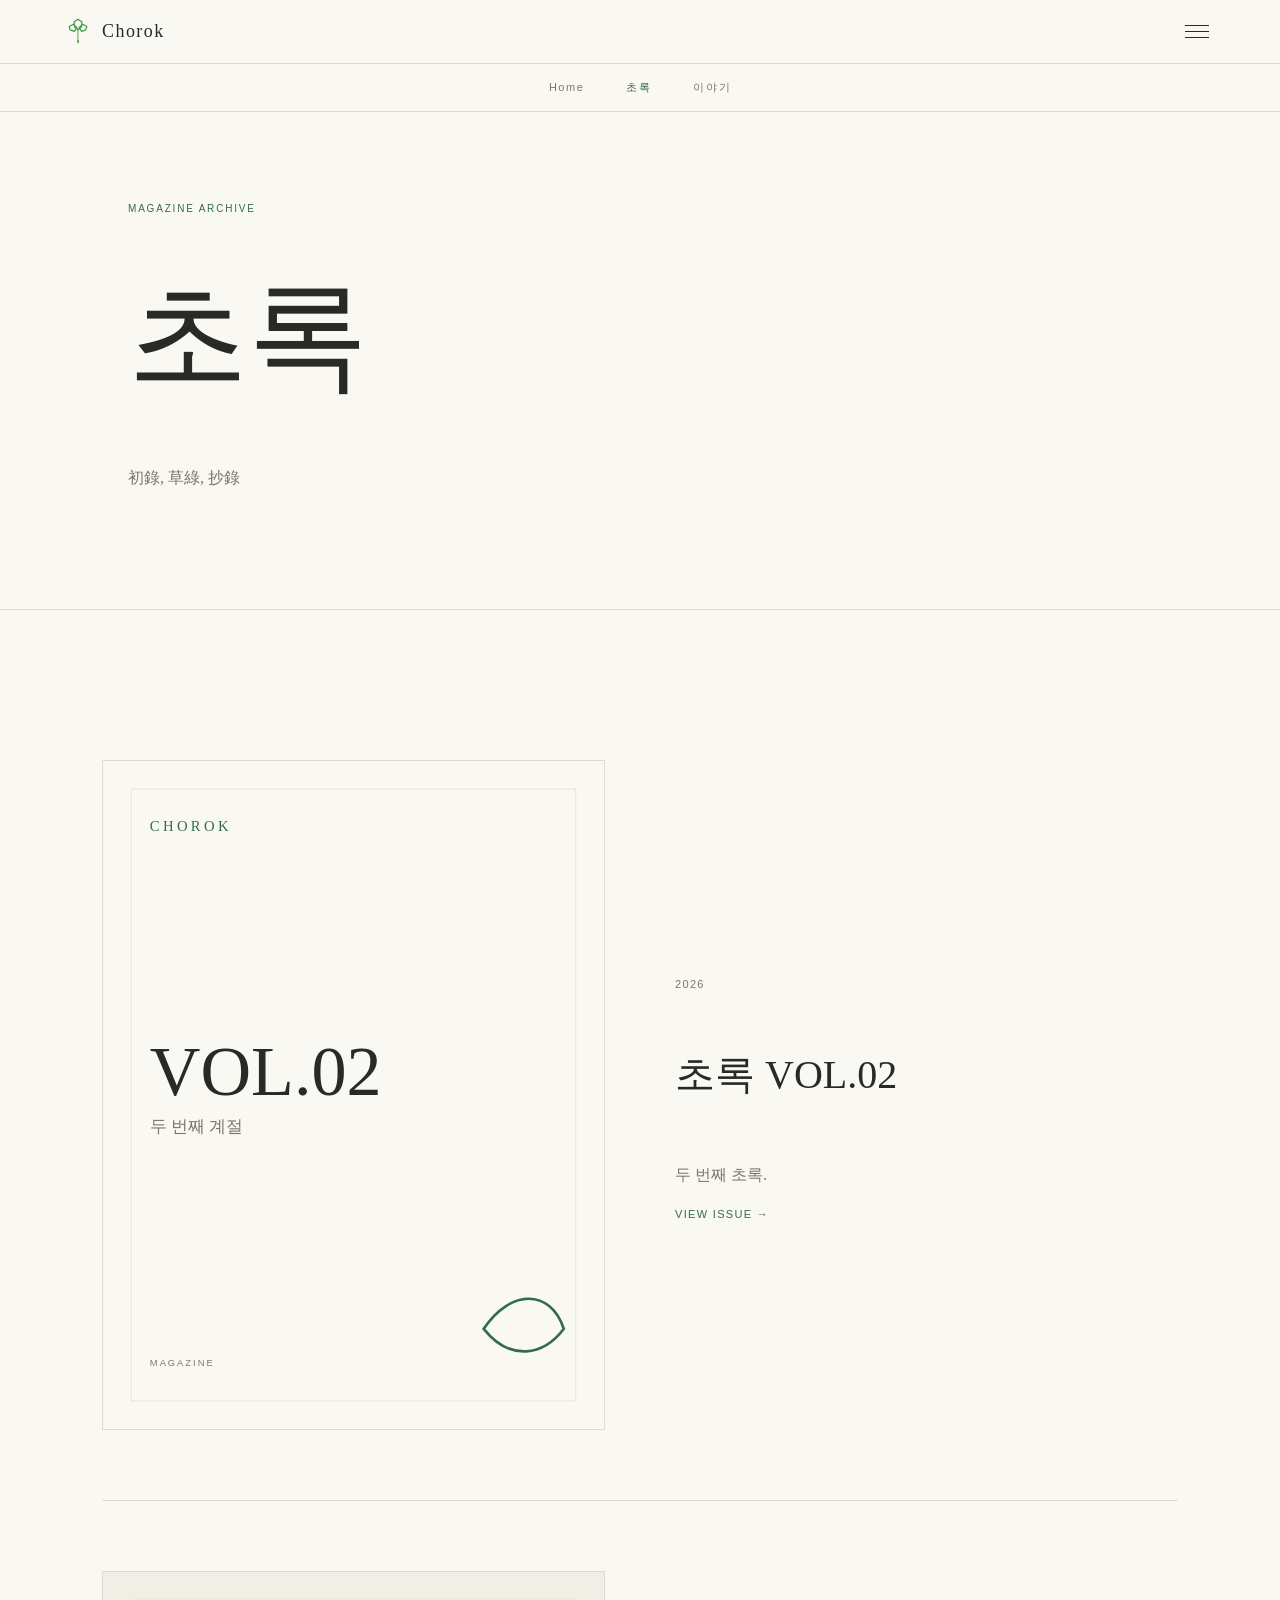
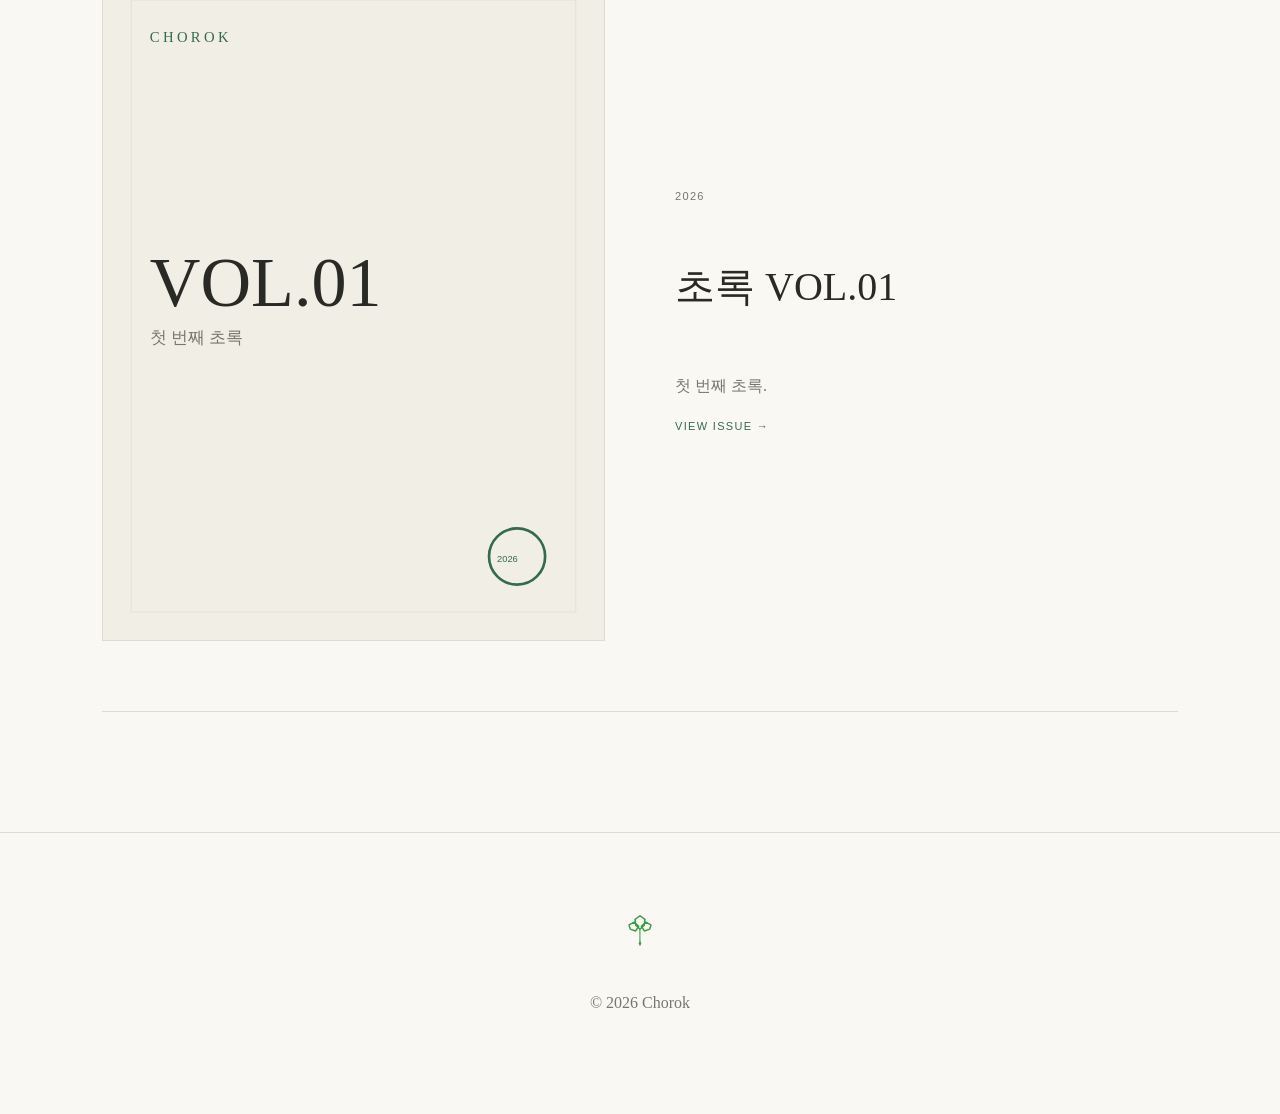
==== commit 4f8c338c: "Update chorok.html" ====
--- a/chorok.html
+++ b/chorok.html
@@ -31,7 +31,7 @@
     
 <main>
   <section class="category-header">
-    <p class="section-label">MAGAZINE ARCHIVE</p><h1>초록</h1><p>초록 열람</p></section>
+    <p class="section-label">MAGAZINE ARCHIVE</p><h1>초록</h1><p>初錄, 草綠, 抄錄</p></section>
 <section class="issue-list">
   
 <article class="issue-card">
--- a/style.css
+++ b/style.css
@@ -1,36 +1,725 @@
-:root{--paper:#faf8f2;--paper-deep:#f1eee5;--ink:#292a25;--muted:#77776f;--line:#dedbd1;--green:#356b4d}
-*{box-sizing:border-box}html{scroll-behavior:smooth}body{margin:0;background:var(--paper);color:var(--ink);font-family:Georgia,"Noto Serif KR",serif;line-height:1.8}a{color:inherit;text-decoration:none}
-.site-header{position:fixed;top:0;left:0;width:100%;height:64px;padding:0 5vw;display:flex;align-items:center;justify-content:space-between;background:rgba(250,248,242,.95);border-bottom:1px solid var(--line);z-index:100}
-.brand{display:flex;align-items:center;gap:10px;font-size:18px;letter-spacing:.08em}.brand img{width:28px;height:28px;object-fit:contain}
-.menu-button{width:38px;height:38px;border:0;background:transparent;cursor:pointer;padding:7px}.menu-button span{display:block;width:100%;height:1px;background:var(--ink);margin:5px 0}
-.category-nav{position:fixed;top:64px;left:0;width:100%;height:48px;display:flex;justify-content:center;align-items:center;gap:42px;background:var(--paper);border-bottom:1px solid var(--line);z-index:90}.category-nav a{font-family:Arial,sans-serif;font-size:11px;letter-spacing:.14em;color:var(--muted)}.category-nav a.active{color:var(--green)}
-.side-menu{position:fixed;top:0;right:0;width:min(360px,85vw);height:100vh;background:var(--paper);transform:translateX(100%);transition:transform .35s ease;z-index:200;border-left:1px solid var(--line)}.side-menu.open{transform:translateX(0)}.side-menu-inner{padding:110px 40px;display:flex;flex-direction:column}.side-menu a{font-size:22px;margin:8px 0}.menu-label{font-family:Arial,sans-serif;font-size:10px;letter-spacing:.18em;color:var(--muted)}.side-menu hr{width:100%;border:0;border-top:1px solid var(--line);margin:30px 0}
-.menu-overlay{position:fixed;inset:0;background:rgba(0,0,0,.25);opacity:0;pointer-events:none;transition:opacity .3s;z-index:150}.menu-overlay.open{opacity:1;pointer-events:auto}
-.home-cover{min-height:100vh;padding:130px 7vw 40px;display:flex;flex-direction:column;justify-content:space-between}.cover-meta{font-family:Arial,sans-serif;font-size:10px;letter-spacing:.15em}.cover-center{text-align:center}.cover-logo{width:100px;height:100px;object-fit:contain}.cover-subtitle{color:var(--muted);margin-top:25px}.cover-bottom{display:flex;justify-content:space-between;font-family:Arial,sans-serif;font-size:9px;letter-spacing:.12em}
-.section-label{font-family:Arial,sans-serif;font-size:10px;letter-spacing:.18em;color:var(--green)}.text-link{font-family:Arial,sans-serif;font-size:11px;letter-spacing:.12em;color:var(--green)}
-.home-intro{padding:150px 12vw;border-top:1px solid var(--line)}.home-intro h1{font-size:clamp(40px,7vw,80px);font-weight:400;margin:20px 0}.intro-text{color:var(--muted);font-size:18px}
-.home-stories{padding:100px 8vw;border-top:1px solid var(--line)}.section-heading{display:flex;justify-content:space-between;align-items:end;margin-bottom:60px}.section-heading h2{font-size:42px;font-weight:400}.story-preview-grid{display:grid;grid-template-columns:repeat(2,1fr);gap:30px}.story-preview{padding:35px;border-top:1px solid var(--ink)}.story-number{font-family:Arial,sans-serif;font-size:11px;color:var(--green)}.story-preview h3{font-size:27px;font-weight:400}.story-preview p{color:var(--muted)}
-.category-header{padding:190px 10vw 100px;border-bottom:1px solid var(--line)}.category-header h1{font-size:clamp(55px,10vw,120px);font-weight:400;margin:10px 0 20px}.category-header p:not(.section-label){color:var(--muted)}
-.issue-list{padding:80px 8vw 120px}.issue-card{display:grid;grid-template-columns:minmax(260px,1fr) 1fr;gap:70px;padding:70px 0;border-bottom:1px solid var(--line)}.issue-cover{display:block;aspect-ratio:3/4;background:var(--paper-deep);border:1px solid var(--line);overflow:hidden}.issue-cover img{width:100%;height:100%;display:block;object-fit:cover;transition:transform .5s ease}.issue-cover:hover img{transform:scale(1.025)}.issue-info{display:flex;flex-direction:column;justify-content:center}.issue-info h2{font-size:40px;font-weight:400}.issue-info p{color:var(--muted)}.issue-date{font-family:Arial,sans-serif;font-size:11px;letter-spacing:.12em}
-.issue-cover-page{min-height:100vh;padding:150px 10vw 80px;display:flex;flex-direction:column;justify-content:center;align-items:center;border-bottom:1px solid var(--line)}.issue-cover-large{width:min(460px,78vw);aspect-ratio:3/4;object-fit:cover;margin:25px 0;border:1px solid var(--line);box-shadow:0 18px 45px rgba(38,39,34,.08)}.issue-cover-title{font-size:42px;letter-spacing:.1em;margin:5px 0}
-.stories-list{padding:50px 8vw 120px}.story-card{display:grid;grid-template-columns:100px 1fr;gap:50px;padding:70px 0;border-bottom:1px solid var(--line)}.story-card-number{font-family:Arial,sans-serif;font-size:12px;color:var(--green)}.story-category{font-family:Arial,sans-serif;font-size:10px;letter-spacing:.15em;color:var(--muted)}.story-card h2{font-size:clamp(30px,5vw,55px);font-weight:400;margin:10px 0}.story-card-content>p{color:var(--muted)}
-.article-page{max-width:720px;margin:auto;padding:150px 30px}.article-page h2{font-size:45px;font-weight:400;margin-bottom:60px}.article-page p{margin:30px 0}.issue-contents{padding:120px 10vw;border-top:1px solid var(--line);border-bottom:1px solid var(--line)}.issue-contents h2{font-size:50px;font-weight:400}.issue-contents a{display:flex;gap:30px;padding:25px 0;border-top:1px solid var(--line)}.issue-contents a span{color:var(--green)}
-.story-article{padding-top:150px}.story-article-header{padding:100px 10vw;border-bottom:1px solid var(--line)}.story-article-header h1{max-width:900px;font-size:clamp(45px,8vw,100px);line-height:1.1;font-weight:400}.story-date{color:var(--muted);font-family:Arial,sans-serif;font-size:11px}.story-body{max-width:680px;margin:auto;padding:120px 30px}.story-body p{font-size:18px;margin:45px 0}
-.site-footer{padding:80px 8vw;border-top:1px solid var(--line);text-align:center;color:var(--muted)}.site-footer img{width:35px;height:35px;object-fit:contain;margin-bottom:15px}
-@media(max-width:700px){.category-nav{gap:22px}.category-nav a{font-size:10px}.home-cover{padding-left:25px;padding-right:25px}.cover-logo{width:75px;height:75px}.story-preview-grid{grid-template-columns:1fr}.issue-card{grid-template-columns:1fr;gap:35px}.issue-cover{max-width:360px}.story-card{grid-template-columns:45px 1fr;gap:15px}.story-card h2{font-size:32px}.category-header{padding-left:25px;padding-right:25px}.issue-list,.stories-list{padding-left:25px;padding-right:25px}.article-page{padding-left:25px;padding-right:25px}}
-
-
-.story-image.small {
-  width: 30%;
-  margin-left: auto;
-  margin-right: auto;
-}
-
-
-.story-subtitle {
-  font-size: 22px;
-  font-weight: 700;
-  color: #3A9D45;
-  margin-top: 45px;
-  margin-bottom: 20px;
-}
+:root{
+  --paper:#faf8f2;
+  --paper-deep:#f1eee5;
+  --ink:#292a25;
+  --muted:#77776f;
+  --line:#dedbd1;
+  --green:#356b4d;
+}
+
+*{
+  box-sizing:border-box;
+}
+
+html{
+  scroll-behavior:smooth;
+}
+
+body{
+  margin:0;
+  background:var(--paper);
+  color:var(--ink);
+  font-family:Georgia,"Noto Serif KR",serif;
+  line-height:1.8;
+}
+
+a{
+  color:inherit;
+  text-decoration:none;
+}
+
+
+/* =========================
+   HEADER
+========================= */
+
+.site-header{
+  position:fixed;
+  top:0;
+  left:0;
+  width:100%;
+  height:64px;
+  padding:0 5vw;
+  display:flex;
+  align-items:center;
+  justify-content:space-between;
+  background:rgba(250,248,242,.95);
+  border-bottom:1px solid var(--line);
+  z-index:100;
+}
+
+.brand{
+  display:flex;
+  align-items:center;
+  gap:10px;
+  font-size:18px;
+  letter-spacing:.08em;
+}
+
+.brand img{
+  width:28px;
+  height:28px;
+  object-fit:contain;
+}
+
+.menu-button{
+  width:38px;
+  height:38px;
+  border:0;
+  background:transparent;
+  cursor:pointer;
+  padding:7px;
+}
+
+.menu-button span{
+  display:block;
+  width:100%;
+  height:1px;
+  background:var(--ink);
+  margin:5px 0;
+}
+
+
+/* =========================
+   CATEGORY NAV
+========================= */
+
+.category-nav{
+  position:fixed;
+  top:64px;
+  left:0;
+  width:100%;
+  height:48px;
+  display:flex;
+  justify-content:center;
+  align-items:center;
+  gap:42px;
+  background:var(--paper);
+  border-bottom:1px solid var(--line);
+  z-index:90;
+}
+
+.category-nav a{
+  font-family:Arial,sans-serif;
+  font-size:11px;
+  letter-spacing:.14em;
+  color:var(--muted);
+}
+
+.category-nav a.active{
+  color:var(--green);
+}
+
+
+/* =========================
+   SIDE MENU
+========================= */
+
+.side-menu{
+  position:fixed;
+  top:0;
+  right:0;
+  width:min(360px,85vw);
+  height:100vh;
+  background:var(--paper);
+  transform:translateX(100%);
+  transition:transform .35s ease;
+  z-index:200;
+  border-left:1px solid var(--line);
+}
+
+.side-menu.open{
+  transform:translateX(0);
+}
+
+.side-menu-inner{
+  padding:110px 40px;
+  display:flex;
+  flex-direction:column;
+}
+
+.side-menu a{
+  font-size:22px;
+  margin:8px 0;
+}
+
+.menu-label{
+  font-family:Arial,sans-serif;
+  font-size:10px;
+  letter-spacing:.18em;
+  color:var(--muted);
+}
+
+.side-menu hr{
+  width:100%;
+  border:0;
+  border-top:1px solid var(--line);
+  margin:30px 0;
+}
+
+.menu-overlay{
+  position:fixed;
+  inset:0;
+  background:rgba(0,0,0,.25);
+  opacity:0;
+  pointer-events:none;
+  transition:opacity .3s;
+  z-index:150;
+}
+
+.menu-overlay.open{
+  opacity:1;
+  pointer-events:auto;
+}
+
+
+/* =========================
+   HOME COVER
+========================= */
+
+.home-cover{
+  min-height:100vh;
+  padding:130px 7vw 40px;
+  display:flex;
+  flex-direction:column;
+  justify-content:space-between;
+}
+
+.cover-meta{
+  font-family:Arial,sans-serif;
+  font-size:10px;
+  letter-spacing:.15em;
+}
+
+.cover-center{
+  text-align:center;
+}
+
+.cover-logo{
+  width:100px;
+  height:100px;
+  object-fit:contain;
+}
+
+.cover-subtitle{
+  color:var(--muted);
+  margin-top:25px;
+}
+
+.cover-bottom{
+  display:flex;
+  justify-content:space-between;
+  font-family:Arial,sans-serif;
+  font-size:9px;
+  letter-spacing:.12em;
+}
+
+
+/* =========================
+   COMMON
+========================= */
+
+.section-label{
+  font-family:Arial,sans-serif;
+  font-size:10px;
+  letter-spacing:.18em;
+  color:var(--green);
+}
+
+.text-link{
+  font-family:Arial,sans-serif;
+  font-size:11px;
+  letter-spacing:.12em;
+  color:var(--green);
+}
+
+
+/* =========================
+   HOME INTRO
+========================= */
+
+.home-intro{
+  padding:150px 12vw;
+  border-top:1px solid var(--line);
+}
+
+.home-intro h1{
+  font-size:clamp(40px,7vw,80px);
+  font-weight:400;
+  margin:20px 0;
+}
+
+.intro-text{
+  color:var(--muted);
+  font-size:18px;
+}
+
+
+/* =========================
+   HOME STORIES
+========================= */
+
+.home-stories{
+  padding:100px 8vw;
+  border-top:1px solid var(--line);
+}
+
+.section-heading{
+  display:flex;
+  justify-content:space-between;
+  align-items:end;
+  margin-bottom:60px;
+}
+
+.section-heading h2{
+  font-size:42px;
+  font-weight:400;
+}
+
+.story-preview-grid{
+  display:grid;
+  grid-template-columns:repeat(2,1fr);
+  gap:30px;
+}
+
+.story-preview{
+  padding:35px;
+  border-top:1px solid var(--ink);
+}
+
+.story-number{
+  font-family:Arial,sans-serif;
+  font-size:11px;
+  color:var(--green);
+}
+
+.story-preview h3{
+  font-size:27px;
+  font-weight:400;
+}
+
+.story-preview p{
+  color:var(--muted);
+}
+
+
+/* =========================
+   CATEGORY
+========================= */
+
+.category-header{
+  padding:190px 10vw 100px;
+  border-bottom:1px solid var(--line);
+}
+
+.category-header h1{
+  font-size:clamp(55px,10vw,120px);
+  font-weight:400;
+  margin:10px 0 20px;
+}
+
+.category-header p:not(.section-label){
+  color:var(--muted);
+}
+
+
+/* =========================
+   ISSUE LIST
+========================= */
+
+.issue-list{
+  padding:80px 8vw 120px;
+}
+
+.issue-card{
+  display:grid;
+  grid-template-columns:minmax(260px,1fr) 1fr;
+  gap:70px;
+  padding:70px 0;
+  border-bottom:1px solid var(--line);
+}
+
+.issue-cover{
+  display:block;
+  aspect-ratio:3/4;
+  background:var(--paper-deep);
+  border:1px solid var(--line);
+  overflow:hidden;
+}
+
+.issue-cover img{
+  width:100%;
+  height:100%;
+  display:block;
+  object-fit:cover;
+  transition:transform .5s ease;
+}
+
+.issue-cover:hover img{
+  transform:scale(1.025);
+}
+
+.issue-info{
+  display:flex;
+  flex-direction:column;
+  justify-content:center;
+}
+
+.issue-info h2{
+  font-size:40px;
+  font-weight:400;
+}
+
+.issue-info p{
+  color:var(--muted);
+}
+
+.issue-date{
+  font-family:Arial,sans-serif;
+  font-size:11px;
+  letter-spacing:.12em;
+}
+
+
+/* =========================
+   ISSUE COVER PAGE
+========================= */
+
+.issue-cover-page{
+  min-height:100vh;
+  padding:150px 10vw 80px;
+  display:flex;
+  flex-direction:column;
+  justify-content:center;
+  align-items:center;
+  border-bottom:1px solid var(--line);
+}
+
+.issue-cover-large{
+  width:min(460px,78vw);
+  aspect-ratio:3/4;
+  object-fit:cover;
+  margin:25px 0;
+  border:1px solid var(--line);
+  box-shadow:0 18px 45px rgba(38,39,34,.08);
+}
+
+.issue-cover-title{
+  font-size:42px;
+  letter-spacing:.1em;
+  margin:5px 0;
+}
+
+
+/* =========================
+   STORIES LIST
+========================= */
+
+.stories-list{
+  padding:50px 8vw 120px;
+}
+
+.story-card{
+  display:grid;
+  grid-template-columns:100px 1fr;
+  gap:50px;
+  padding:70px 0;
+  border-bottom:1px solid var(--line);
+}
+
+.story-card-number{
+  font-family:Arial,sans-serif;
+  font-size:12px;
+  color:var(--green);
+}
+
+.story-category{
+  font-family:Arial,sans-serif;
+  font-size:10px;
+  letter-spacing:.15em;
+  color:var(--muted);
+}
+
+.story-card h2{
+  font-size:clamp(30px,5vw,55px);
+  font-weight:400;
+  margin:10px 0;
+}
+
+.story-card-content>p{
+  color:var(--muted);
+}
+
+
+/* =========================
+   ARTICLE PAGE
+========================= */
+
+.article-page{
+  max-width:720px;
+  margin:auto;
+  padding:150px 30px;
+}
+
+.article-page h2{
+  font-size:45px;
+  font-weight:400;
+  margin-bottom:60px;
+}
+
+.article-page p{
+  margin:30px 0;
+}
+
+
+/* =========================
+   ISSUE CONTENTS
+========================= */
+
+.issue-contents{
+  padding:120px 10vw;
+  border-top:1px solid var(--line);
+  border-bottom:1px solid var(--line);
+}
+
+.issue-contents h2{
+  font-size:50px;
+  font-weight:400;
+}
+
+.issue-contents a{
+  display:flex;
+  gap:30px;
+  padding:25px 0;
+  border-top:1px solid var(--line);
+}
+
+.issue-contents a span{
+  color:var(--green);
+}
+
+
+/* =========================
+   STORY ARTICLE
+========================= */
+
+.story-article{
+  padding-top:150px;
+}
+
+
+/* STORY HEADER */
+
+.story-article-header{
+  padding:100px 10vw;
+  border-bottom:1px solid var(--line);
+}
+
+.story-article-header h1{
+  max-width:900px;
+  font-size:clamp(45px,8vw,100px);
+  line-height:1.1;
+  font-weight:400;
+}
+
+.story-date{
+  color:var(--muted);
+  font-family:Arial,sans-serif;
+  font-size:11px;
+}
+
+
+/* STORY BODY */
+
+.story-body{
+  width:100%;
+  max-width:680px;
+  margin:0 auto;
+  padding:120px 30px;
+}
+
+.story-body p{
+  font-size:18px;
+  margin:45px 0;
+}
+
+
+/* =========================
+   STORY SUBTITLE
+========================= */
+
+.story-subtitle{
+  font-size:22px !important;
+  font-weight:700;
+  color:var(--green);
+  margin-top:55px !important;
+  margin-bottom:24px !important;
+}
+
+
+/* =========================
+   INDENT
+========================= */
+
+.indent{
+  text-indent:2em;
+}
+
+
+/* =========================
+   BLOCKQUOTE
+========================= */
+
+.story-body blockquote{
+  margin:35px 0;
+  padding:0 0 0 25px;
+  border-left:1px solid var(--green);
+  color:var(--ink);
+  font-size:18px;
+}
+
+
+/* =========================
+   ⭐ ESSAY IMAGE
+   본문 글 폭과 정확히 동일
+========================= */
+
+.story-body .essay-image{
+  display:block !important;
+
+  width:100% !important;
+  max-width:100% !important;
+
+  margin:50px 0 !important;
+  padding:0 !important;
+
+  box-sizing:border-box !important;
+}
+
+
+/* 사진 자체 */
+
+.story-body .essay-image img{
+  display:block !important;
+
+  width:100% !important;
+  max-width:100% !important;
+
+  height:auto !important;
+
+  margin:0 !important;
+  padding:0 !important;
+
+  box-sizing:border-box !important;
+}
+
+
+/* 사진 설명 */
+
+.story-body .essay-image figcaption{
+  margin-top:10px;
+  font-family:Arial,sans-serif;
+  font-size:11px;
+  color:var(--muted);
+  text-align:left;
+}
+
+
+/* =========================
+   FOOTER
+========================= */
+
+.site-footer{
+  padding:80px 8vw;
+  border-top:1px solid var(--line);
+  text-align:center;
+  color:var(--muted);
+}
+
+.site-footer img{
+  width:35px;
+  height:35px;
+  object-fit:contain;
+  margin-bottom:15px;
+}
+
+
+/* =========================
+   MOBILE
+========================= */
+
+@media(max-width:700px){
+
+  .category-nav{
+    gap:22px;
+  }
+
+  .category-nav a{
+    font-size:10px;
+  }
+
+  .home-cover{
+    padding-left:25px;
+    padding-right:25px;
+  }
+
+  .cover-logo{
+    width:75px;
+    height:75px;
+  }
+
+  .story-preview-grid{
+    grid-template-columns:1fr;
+  }
+
+  .issue-card{
+    grid-template-columns:1fr;
+    gap:35px;
+  }
+
+  .issue-cover{
+    max-width:360px;
+  }
+
+  .story-card{
+    grid-template-columns:45px 1fr;
+    gap:15px;
+  }
+
+  .story-card h2{
+    font-size:32px;
+  }
+
+  .category-header{
+    padding-left:25px;
+    padding-right:25px;
+  }
+
+  .issue-list,
+  .stories-list{
+    padding-left:25px;
+    padding-right:25px;
+  }
+
+  .article-page{
+    padding-left:25px;
+    padding-right:25px;
+  }
+
+  /* 모바일에서도 사진은 본문 폭과 동일 */
+  .story-body{
+    max-width:680px;
+    padding-left:25px;
+    padding-right:25px;
+  }
+
+  .story-body .essay-image{
+    width:100% !important;
+    max-width:100% !important;
+  }
+
+  .story-body .essay-image img{
+    width:100% !important;
+    max-width:100% !important;
+  }
+}
